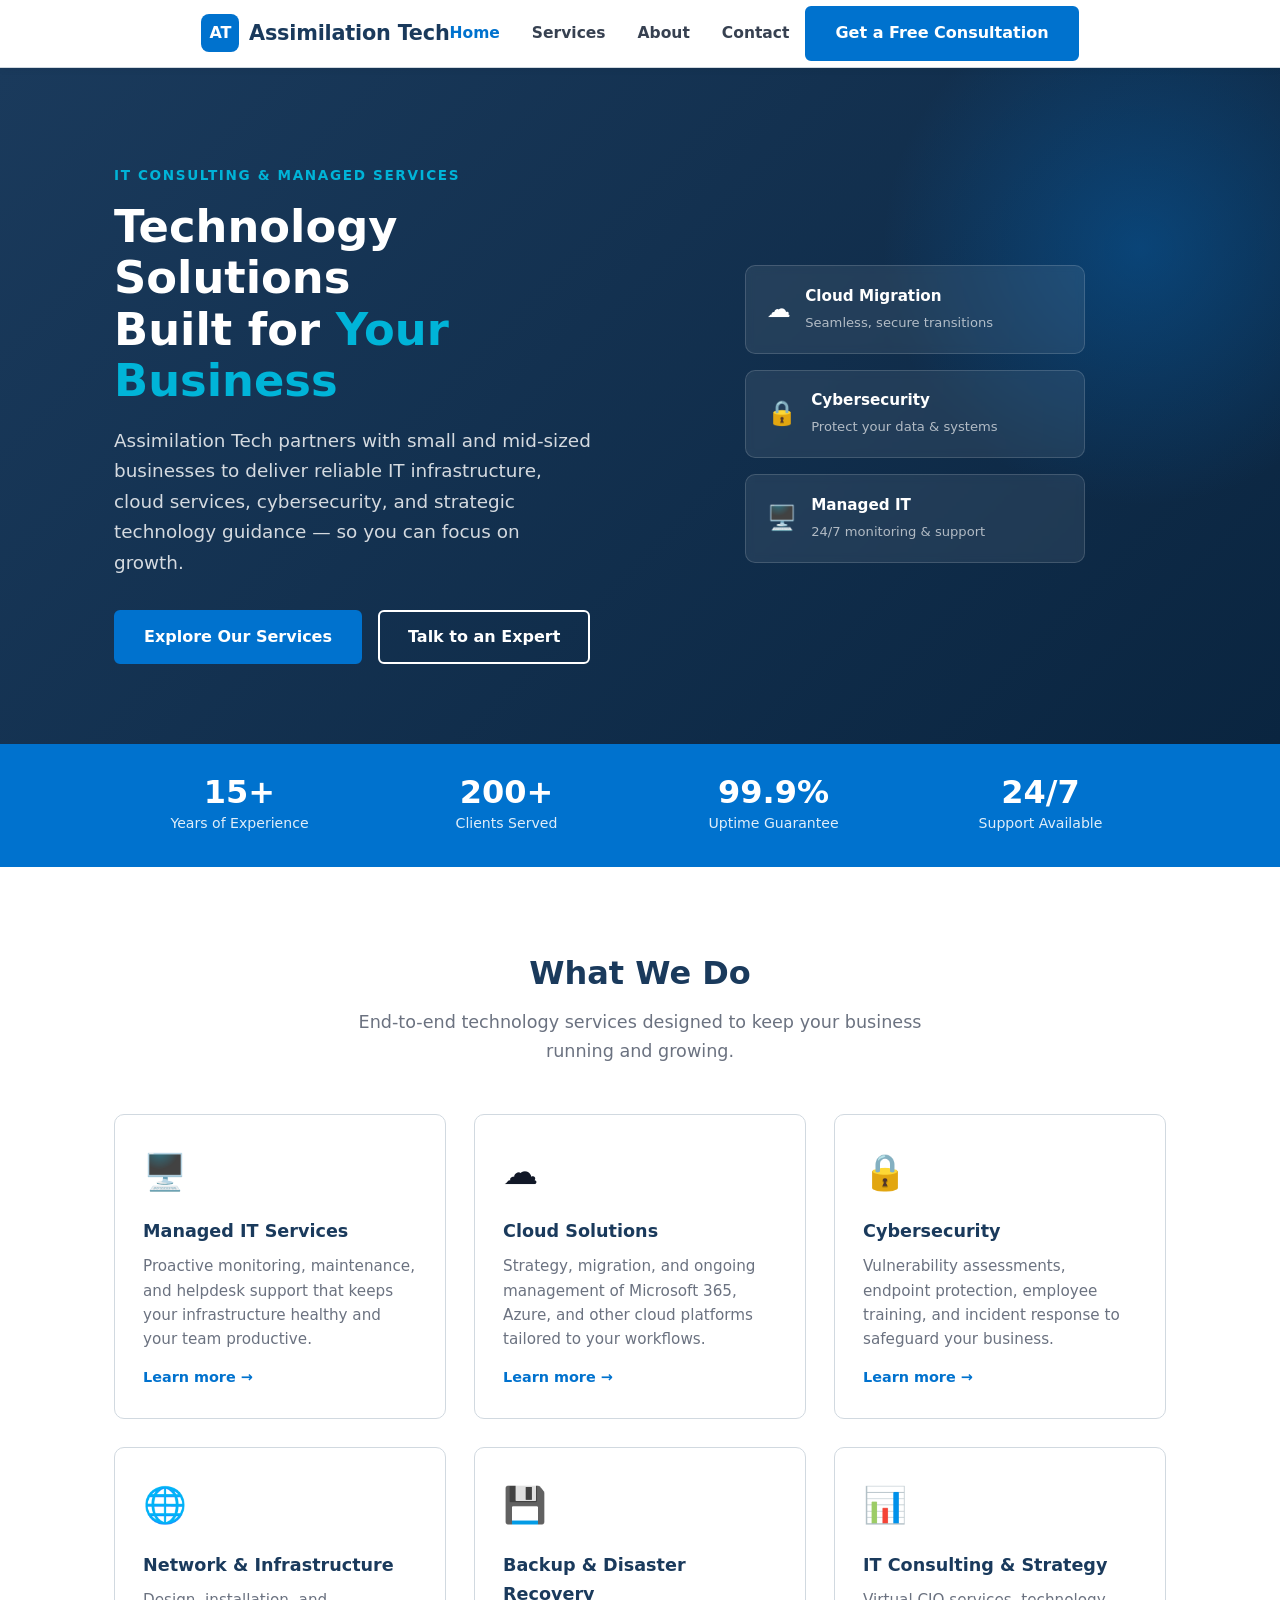
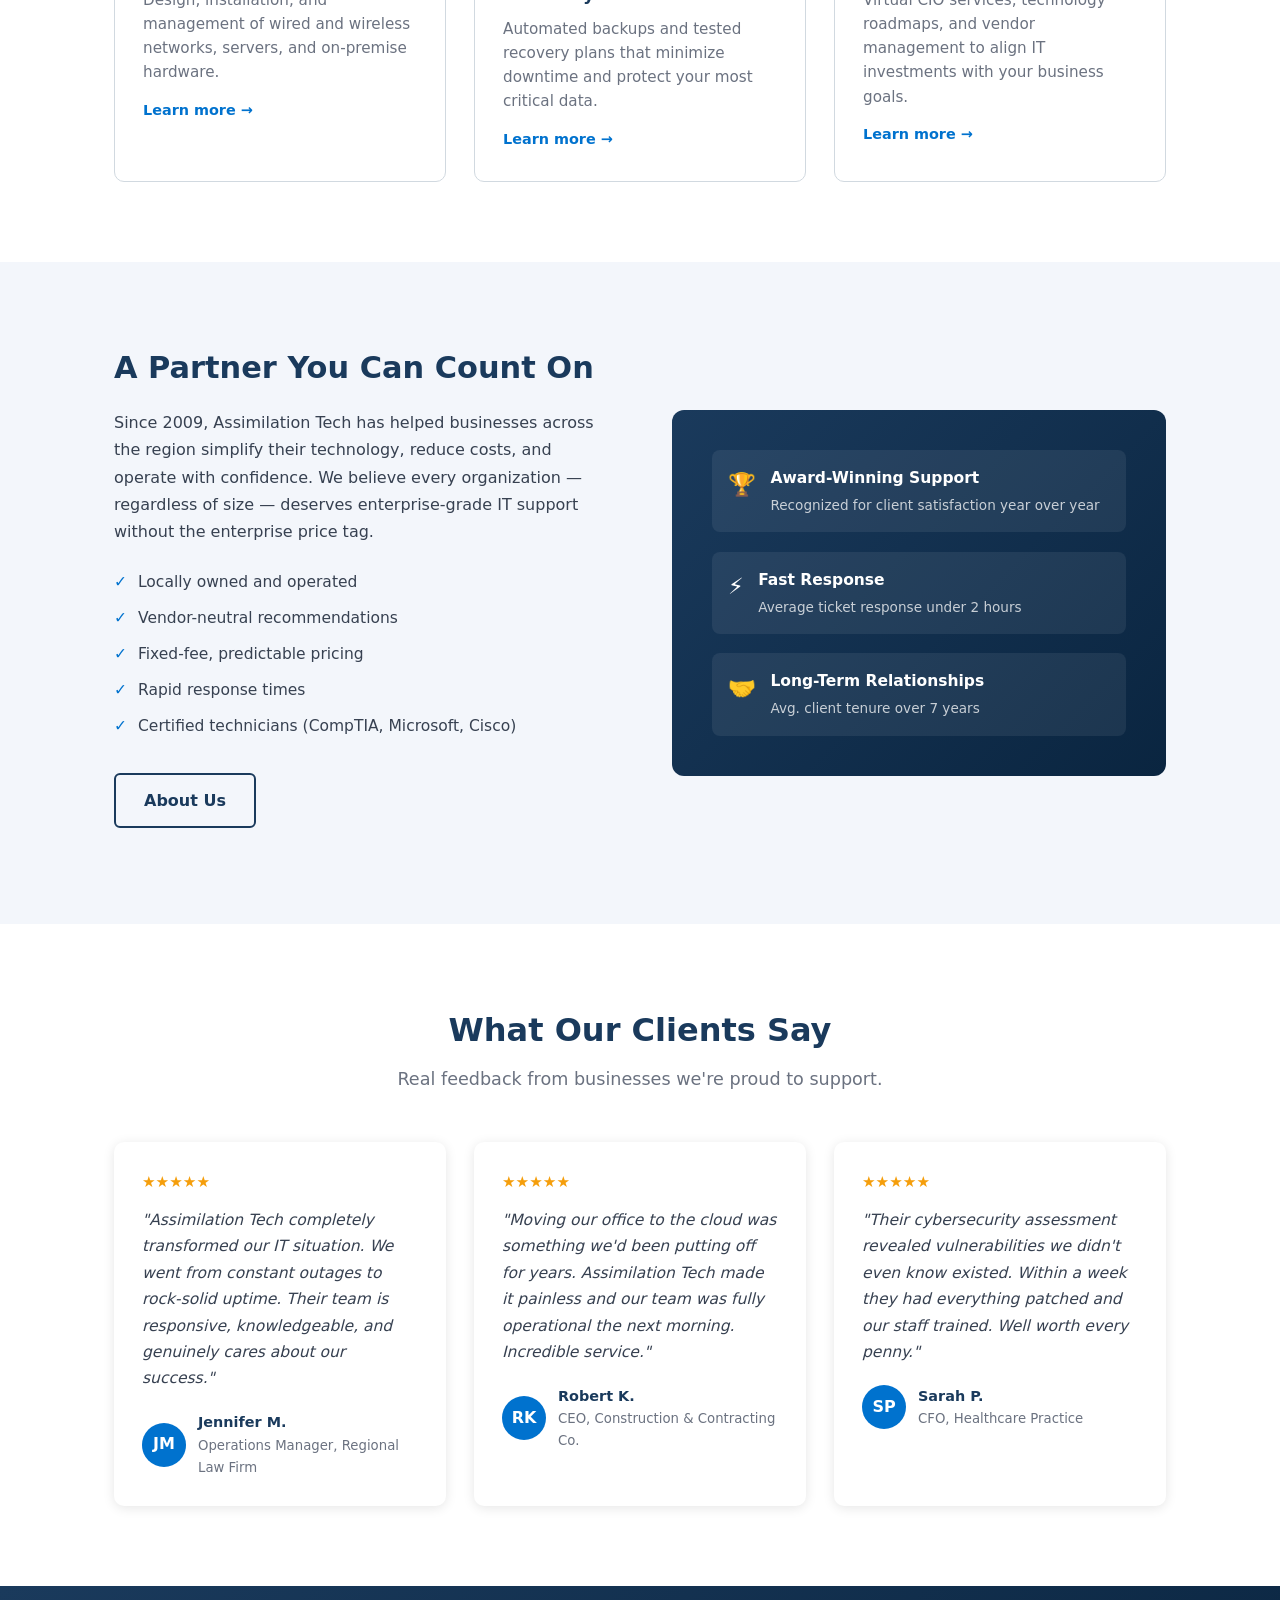
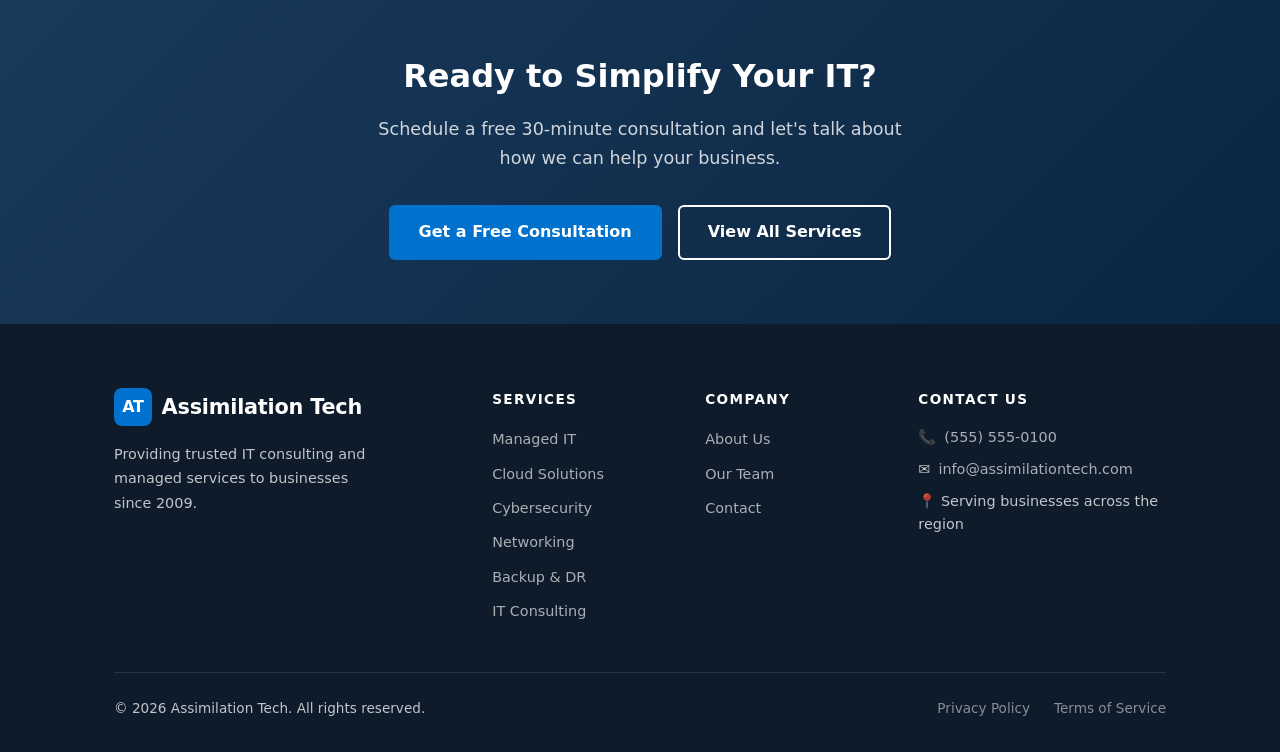
==== index.html @ 8ab8bf64 "Build static website mirroring assimilationtech.com Co-authored-by: assimilateDave <165820095+assimi" ====
<!DOCTYPE html>
<html lang="en">
<head>
  <meta charset="UTF-8" />
  <meta name="viewport" content="width=device-width, initial-scale=1.0" />
  <title>Assimilation Tech – IT Consulting &amp; Managed Services</title>
  <meta name="description" content="Assimilation Tech provides expert IT consulting, managed services, cloud solutions, and cybersecurity to help businesses thrive." />
  <link rel="stylesheet" href="assets/css/styles.css" />
  <link rel="icon" href="assets/images/favicon.svg" type="image/svg+xml" />
</head>
<body>

  <!-- ===== HEADER ===== -->
  <header class="site-header">
    <div class="container">
      <nav class="nav" aria-label="Main navigation">
        <a href="index.html" class="nav__logo">
          <span class="nav__logo-icon" aria-hidden="true">AT</span>
          Assimilation Tech
        </a>
        <ul class="nav__links">
          <li><a href="index.html">Home</a></li>
          <li><a href="services.html">Services</a></li>
          <li><a href="about.html">About</a></li>
          <li><a href="contact.html">Contact</a></li>
        </ul>
        <a href="contact.html" class="btn btn--primary nav__cta">Get a Free Consultation</a>
        <button class="nav__toggle" aria-label="Toggle menu" aria-expanded="false">
          <span></span><span></span><span></span>
        </button>
      </nav>
    </div>
  </header>

  <!-- ===== HERO ===== -->
  <section class="hero">
    <div class="container">
      <div class="hero__content">
        <p class="hero__eyebrow">IT Consulting &amp; Managed Services</p>
        <h1 class="hero__title">
          Technology Solutions<br>Built for <span>Your Business</span>
        </h1>
        <p class="hero__desc">
          Assimilation Tech partners with small and mid-sized businesses to deliver
          reliable IT infrastructure, cloud services, cybersecurity, and strategic
          technology guidance — so you can focus on growth.
        </p>
        <div class="hero__actions">
          <a href="services.html" class="btn btn--primary">Explore Our Services</a>
          <a href="contact.html" class="btn btn--outline">Talk to an Expert</a>
        </div>
      </div>
      <div class="hero__graphic" aria-hidden="true">
        <div class="hero__card-stack">
          <div class="hero__card">
            <span class="hero__card-icon">☁️</span>
            <div class="hero__card-text">
              <strong>Cloud Migration</strong>
              <span>Seamless, secure transitions</span>
            </div>
          </div>
          <div class="hero__card">
            <span class="hero__card-icon">🔒</span>
            <div class="hero__card-text">
              <strong>Cybersecurity</strong>
              <span>Protect your data &amp; systems</span>
            </div>
          </div>
          <div class="hero__card">
            <span class="hero__card-icon">🖥️</span>
            <div class="hero__card-text">
              <strong>Managed IT</strong>
              <span>24/7 monitoring &amp; support</span>
            </div>
          </div>
        </div>
      </div>
    </div>
  </section>

  <!-- ===== STATS BAR ===== -->
  <div class="stats-bar" aria-label="Company statistics">
    <div class="container">
      <div class="stats-bar__grid">
        <div class="stats-bar__item">
          <strong>15+</strong>
          <span>Years of Experience</span>
        </div>
        <div class="stats-bar__item">
          <strong>200+</strong>
          <span>Clients Served</span>
        </div>
        <div class="stats-bar__item">
          <strong>99.9%</strong>
          <span>Uptime Guarantee</span>
        </div>
        <div class="stats-bar__item">
          <strong>24/7</strong>
          <span>Support Available</span>
        </div>
      </div>
    </div>
  </div>

  <!-- ===== SERVICES PREVIEW ===== -->
  <section class="section">
    <div class="container">
      <div class="section__header">
        <h2>What We Do</h2>
        <p>End-to-end technology services designed to keep your business running and growing.</p>
      </div>
      <div class="services-grid">
        <div class="service-card">
          <div class="service-card__icon" aria-hidden="true">🖥️</div>
          <h3 class="service-card__title">Managed IT Services</h3>
          <p class="service-card__desc">
            Proactive monitoring, maintenance, and helpdesk support that keeps your
            infrastructure healthy and your team productive.
          </p>
          <a href="services.html#managed-it" class="service-card__link">Learn more →</a>
        </div>
        <div class="service-card">
          <div class="service-card__icon" aria-hidden="true">☁️</div>
          <h3 class="service-card__title">Cloud Solutions</h3>
          <p class="service-card__desc">
            Strategy, migration, and ongoing management of Microsoft 365, Azure,
            and other cloud platforms tailored to your workflows.
          </p>
          <a href="services.html#cloud" class="service-card__link">Learn more →</a>
        </div>
        <div class="service-card">
          <div class="service-card__icon" aria-hidden="true">🔒</div>
          <h3 class="service-card__title">Cybersecurity</h3>
          <p class="service-card__desc">
            Vulnerability assessments, endpoint protection, employee training, and
            incident response to safeguard your business.
          </p>
          <a href="services.html#security" class="service-card__link">Learn more →</a>
        </div>
        <div class="service-card">
          <div class="service-card__icon" aria-hidden="true">🌐</div>
          <h3 class="service-card__title">Network &amp; Infrastructure</h3>
          <p class="service-card__desc">
            Design, installation, and management of wired and wireless networks,
            servers, and on-premise hardware.
          </p>
          <a href="services.html#network" class="service-card__link">Learn more →</a>
        </div>
        <div class="service-card">
          <div class="service-card__icon" aria-hidden="true">💾</div>
          <h3 class="service-card__title">Backup &amp; Disaster Recovery</h3>
          <p class="service-card__desc">
            Automated backups and tested recovery plans that minimize downtime and
            protect your most critical data.
          </p>
          <a href="services.html#backup" class="service-card__link">Learn more →</a>
        </div>
        <div class="service-card">
          <div class="service-card__icon" aria-hidden="true">📊</div>
          <h3 class="service-card__title">IT Consulting &amp; Strategy</h3>
          <p class="service-card__desc">
            Virtual CIO services, technology roadmaps, and vendor management to
            align IT investments with your business goals.
          </p>
          <a href="services.html#consulting" class="service-card__link">Learn more →</a>
        </div>
      </div>
    </div>
  </section>

  <!-- ===== ABOUT SNIPPET ===== -->
  <section class="section section--light">
    <div class="container">
      <div class="about-snippet">
        <div class="about-snippet__text">
          <h2 class="about-snippet__title">A Partner You Can Count On</h2>
          <p class="about-snippet__text">
            Since 2009, Assimilation Tech has helped businesses across the region
            simplify their technology, reduce costs, and operate with confidence.
            We believe every organization — regardless of size — deserves enterprise-grade
            IT support without the enterprise price tag.
          </p>
          <ul class="about-snippet__list">
            <li>Locally owned and operated</li>
            <li>Vendor-neutral recommendations</li>
            <li>Fixed-fee, predictable pricing</li>
            <li>Rapid response times</li>
            <li>Certified technicians (CompTIA, Microsoft, Cisco)</li>
          </ul>
          <a href="about.html" class="btn btn--dark-outline">About Us</a>
        </div>
        <div class="about-snippet__visual" aria-hidden="true">
          <div class="about-visual-item">
            <span class="about-visual-item__icon">🏆</span>
            <div>
              <div class="about-visual-item__title">Award-Winning Support</div>
              <div class="about-visual-item__desc">Recognized for client satisfaction year over year</div>
            </div>
          </div>
          <div class="about-visual-item">
            <span class="about-visual-item__icon">⚡</span>
            <div>
              <div class="about-visual-item__title">Fast Response</div>
              <div class="about-visual-item__desc">Average ticket response under 2 hours</div>
            </div>
          </div>
          <div class="about-visual-item">
            <span class="about-visual-item__icon">🤝</span>
            <div>
              <div class="about-visual-item__title">Long-Term Relationships</div>
              <div class="about-visual-item__desc">Avg. client tenure over 7 years</div>
            </div>
          </div>
        </div>
      </div>
    </div>
  </section>

  <!-- ===== TESTIMONIALS ===== -->
  <section class="section">
    <div class="container">
      <div class="section__header">
        <h2>What Our Clients Say</h2>
        <p>Real feedback from businesses we're proud to support.</p>
      </div>
      <div class="testimonials-grid">
        <div class="testimonial">
          <div class="testimonial__stars" aria-label="5 out of 5 stars">★★★★★</div>
          <p class="testimonial__quote">
            "Assimilation Tech completely transformed our IT situation. We went from
            constant outages to rock-solid uptime. Their team is responsive,
            knowledgeable, and genuinely cares about our success."
          </p>
          <div class="testimonial__author">
            <div class="testimonial__avatar" aria-hidden="true">JM</div>
            <div>
              <div class="testimonial__name">Jennifer M.</div>
              <div class="testimonial__role">Operations Manager, Regional Law Firm</div>
            </div>
          </div>
        </div>
        <div class="testimonial">
          <div class="testimonial__stars" aria-label="5 out of 5 stars">★★★★★</div>
          <p class="testimonial__quote">
            "Moving our office to the cloud was something we'd been putting off for
            years. Assimilation Tech made it painless and our team was fully
            operational the next morning. Incredible service."
          </p>
          <div class="testimonial__author">
            <div class="testimonial__avatar" aria-hidden="true">RK</div>
            <div>
              <div class="testimonial__name">Robert K.</div>
              <div class="testimonial__role">CEO, Construction &amp; Contracting Co.</div>
            </div>
          </div>
        </div>
        <div class="testimonial">
          <div class="testimonial__stars" aria-label="5 out of 5 stars">★★★★★</div>
          <p class="testimonial__quote">
            "Their cybersecurity assessment revealed vulnerabilities we didn't even
            know existed. Within a week they had everything patched and our staff
            trained. Well worth every penny."
          </p>
          <div class="testimonial__author">
            <div class="testimonial__avatar" aria-hidden="true">SP</div>
            <div>
              <div class="testimonial__name">Sarah P.</div>
              <div class="testimonial__role">CFO, Healthcare Practice</div>
            </div>
          </div>
        </div>
      </div>
    </div>
  </section>

  <!-- ===== CTA BANNER ===== -->
  <section class="cta-banner">
    <div class="container">
      <h2>Ready to Simplify Your IT?</h2>
      <p>Schedule a free 30-minute consultation and let's talk about how we can help your business.</p>
      <div class="cta-banner__actions">
        <a href="contact.html" class="btn btn--primary">Get a Free Consultation</a>
        <a href="services.html" class="btn btn--outline">View All Services</a>
      </div>
    </div>
  </section>

  <!-- ===== FOOTER ===== -->
  <footer class="site-footer">
    <div class="container">
      <div class="footer__grid">
        <div class="footer__brand">
          <a href="index.html" class="nav__logo">
            <span class="nav__logo-icon" aria-hidden="true">AT</span>
            Assimilation Tech
          </a>
          <p>Providing trusted IT consulting and managed services to businesses since 2009.</p>
        </div>
        <div class="footer__col">
          <h4>Services</h4>
          <ul>
            <li><a href="services.html#managed-it">Managed IT</a></li>
            <li><a href="services.html#cloud">Cloud Solutions</a></li>
            <li><a href="services.html#security">Cybersecurity</a></li>
            <li><a href="services.html#network">Networking</a></li>
            <li><a href="services.html#backup">Backup &amp; DR</a></li>
            <li><a href="services.html#consulting">IT Consulting</a></li>
          </ul>
        </div>
        <div class="footer__col">
          <h4>Company</h4>
          <ul>
            <li><a href="about.html">About Us</a></li>
            <li><a href="about.html#team">Our Team</a></li>
            <li><a href="contact.html">Contact</a></li>
          </ul>
        </div>
        <div class="footer__col footer__contact">
          <h4>Contact Us</h4>
          <p>📞 <a href="tel:+15555550100">(555) 555-0100</a></p>
          <p>✉️ <a href="mailto:info@assimilationtech.com">info@assimilationtech.com</a></p>
          <p>📍 Serving businesses across the region</p>
        </div>
      </div>
      <div class="footer__bottom">
        <span>© <span id="year"></span> Assimilation Tech. All rights reserved.</span>
        <ul class="footer__bottom-links">
          <li><a href="#">Privacy Policy</a></li>
          <li><a href="#">Terms of Service</a></li>
        </ul>
      </div>
    </div>
  </footer>

  <script>document.getElementById('year').textContent = new Date().getFullYear();</script>
  <script src="assets/js/main.js"></script>
</body>
</html>
---- assets/css/styles.css ----
/* ===========================
   Assimilation Tech - Styles
   =========================== */

/* --- Reset & Base --- */
*, *::before, *::after {
  box-sizing: border-box;
  margin: 0;
  padding: 0;
}

:root {
  --color-primary:    #1a3a5c;
  --color-accent:     #0072ce;
  --color-accent-alt: #00b4d8;
  --color-dark:       #111827;
  --color-mid:        #374151;
  --color-muted:      #6b7280;
  --color-light:      #f3f6fb;
  --color-white:      #ffffff;
  --color-border:     #d1d9e0;

  --font-sans: 'Segoe UI', system-ui, -apple-system, sans-serif;
  --font-mono: 'Courier New', monospace;

  --max-width: 1100px;
  --header-height: 68px;
  --radius: 6px;
  --shadow: 0 2px 12px rgba(0,0,0,.10);
  --transition: 0.22s ease;
}

html { scroll-behavior: smooth; }

body {
  font-family: var(--font-sans);
  color: var(--color-dark);
  background: var(--color-white);
  line-height: 1.65;
  font-size: 1rem;
}

a { color: var(--color-accent); text-decoration: none; }
a:hover { text-decoration: underline; }

img { max-width: 100%; height: auto; display: block; }

/* --- Layout helpers --- */
.container {
  max-width: var(--max-width);
  margin: 0 auto;
  padding: 0 1.5rem;
}

.section {
  padding: 5rem 0;
}

.section--light { background: var(--color-light); }

.section__header {
  text-align: center;
  margin-bottom: 3rem;
}

.section__header h2 {
  font-size: 2rem;
  font-weight: 700;
  color: var(--color-primary);
  margin-bottom: .5rem;
}

.section__header p {
  font-size: 1.1rem;
  color: var(--color-muted);
  max-width: 600px;
  margin: 0 auto;
}

/* --- Buttons --- */
.btn {
  display: inline-block;
  padding: .75rem 1.75rem;
  border-radius: var(--radius);
  font-size: 1rem;
  font-weight: 600;
  cursor: pointer;
  border: 2px solid transparent;
  transition: background var(--transition), color var(--transition), border-color var(--transition);
}

.btn--primary {
  background: var(--color-accent);
  color: var(--color-white);
  border-color: var(--color-accent);
}

.btn--primary:hover {
  background: #005faa;
  border-color: #005faa;
  text-decoration: none;
  color: var(--color-white);
}

.btn--outline {
  background: transparent;
  color: var(--color-white);
  border-color: var(--color-white);
}

.btn--outline:hover {
  background: var(--color-white);
  color: var(--color-accent);
  text-decoration: none;
}

.btn--dark-outline {
  background: transparent;
  color: var(--color-primary);
  border-color: var(--color-primary);
}

.btn--dark-outline:hover {
  background: var(--color-primary);
  color: var(--color-white);
  text-decoration: none;
}

/* ===========================
   HEADER / NAV
   =========================== */
.site-header {
  position: sticky;
  top: 0;
  z-index: 100;
  background: var(--color-white);
  border-bottom: 1px solid var(--color-border);
  box-shadow: 0 1px 8px rgba(0,0,0,.06);
  height: var(--header-height);
  display: flex;
  align-items: center;
}

.nav {
  display: flex;
  align-items: center;
  justify-content: space-between;
  width: 100%;
}

.nav__logo {
  display: flex;
  align-items: center;
  gap: .6rem;
  font-size: 1.3rem;
  font-weight: 800;
  color: var(--color-primary);
  letter-spacing: -.01em;
}

.nav__logo:hover { text-decoration: none; }

.nav__logo-icon {
  width: 38px;
  height: 38px;
  background: var(--color-accent);
  border-radius: 8px;
  display: flex;
  align-items: center;
  justify-content: center;
  color: #fff;
  font-size: 1rem;
  font-weight: 900;
  flex-shrink: 0;
}

.nav__links {
  display: flex;
  align-items: center;
  gap: 2rem;
  list-style: none;
}

.nav__links a {
  font-size: .97rem;
  font-weight: 600;
  color: var(--color-mid);
  transition: color var(--transition);
}

.nav__links a:hover,
.nav__links a.active {
  color: var(--color-accent);
  text-decoration: none;
}

.nav__cta {
  margin-left: 1rem;
}

/* Hamburger */
.nav__toggle {
  display: none;
  flex-direction: column;
  gap: 5px;
  background: none;
  border: none;
  cursor: pointer;
  padding: 4px;
}

.nav__toggle span {
  display: block;
  width: 24px;
  height: 2px;
  background: var(--color-primary);
  border-radius: 2px;
  transition: transform var(--transition), opacity var(--transition);
}

.nav__toggle[aria-expanded="true"] span:nth-child(1) {
  transform: translateY(7px) rotate(45deg);
}
.nav__toggle[aria-expanded="true"] span:nth-child(2) {
  opacity: 0;
}
.nav__toggle[aria-expanded="true"] span:nth-child(3) {
  transform: translateY(-7px) rotate(-45deg);
}

/* ===========================
   HERO
   =========================== */
.hero {
  background: linear-gradient(135deg, var(--color-primary) 0%, #0a2540 100%);
  color: var(--color-white);
  padding: 6rem 0 5rem;
  position: relative;
  overflow: hidden;
}

.hero::after {
  content: '';
  position: absolute;
  right: -120px;
  top: -80px;
  width: 520px;
  height: 520px;
  background: radial-gradient(circle, rgba(0,114,206,.35) 0%, transparent 70%);
  pointer-events: none;
}

.hero .container {
  position: relative;
  z-index: 1;
  display: grid;
  grid-template-columns: 1fr 1fr;
  gap: 3rem;
  align-items: center;
}

.hero__eyebrow {
  font-size: .85rem;
  font-weight: 700;
  letter-spacing: .12em;
  text-transform: uppercase;
  color: var(--color-accent-alt);
  margin-bottom: .9rem;
}

.hero__title {
  font-size: 2.8rem;
  font-weight: 800;
  line-height: 1.15;
  margin-bottom: 1.2rem;
}

.hero__title span { color: var(--color-accent-alt); }

.hero__desc {
  font-size: 1.15rem;
  color: rgba(255,255,255,.82);
  margin-bottom: 2rem;
  max-width: 480px;
}

.hero__actions {
  display: flex;
  gap: 1rem;
  flex-wrap: wrap;
}

.hero__graphic {
  display: flex;
  justify-content: center;
  align-items: center;
}

.hero__card-stack {
  display: grid;
  gap: 1rem;
  width: 100%;
  max-width: 340px;
}

.hero__card {
  background: rgba(255,255,255,.08);
  border: 1px solid rgba(255,255,255,.15);
  border-radius: 10px;
  padding: 1.1rem 1.3rem;
  display: flex;
  align-items: center;
  gap: .9rem;
  backdrop-filter: blur(4px);
}

.hero__card-icon {
  font-size: 1.5rem;
  flex-shrink: 0;
}

.hero__card-text strong {
  display: block;
  font-size: .95rem;
  font-weight: 700;
}

.hero__card-text span {
  font-size: .82rem;
  color: rgba(255,255,255,.65);
}

/* ===========================
   STATS BAR
   =========================== */
.stats-bar {
  background: var(--color-accent);
  padding: 2rem 0;
}

.stats-bar__grid {
  display: grid;
  grid-template-columns: repeat(4, 1fr);
  gap: 1rem;
  text-align: center;
}

.stats-bar__item {
  color: var(--color-white);
}

.stats-bar__item strong {
  display: block;
  font-size: 2rem;
  font-weight: 800;
  line-height: 1;
}

.stats-bar__item span {
  font-size: .88rem;
  opacity: .88;
  margin-top: .25rem;
  display: block;
}

/* ===========================
   SERVICES (home preview)
   =========================== */
.services-grid {
  display: grid;
  grid-template-columns: repeat(3, 1fr);
  gap: 1.75rem;
}

.service-card {
  border: 1px solid var(--color-border);
  border-radius: 10px;
  padding: 1.75rem;
  background: var(--color-white);
  transition: box-shadow var(--transition), transform var(--transition);
}

.service-card:hover {
  box-shadow: var(--shadow);
  transform: translateY(-3px);
}

.service-card__icon {
  font-size: 2.2rem;
  margin-bottom: 1rem;
}

.service-card__title {
  font-size: 1.1rem;
  font-weight: 700;
  color: var(--color-primary);
  margin-bottom: .5rem;
}

.service-card__desc {
  font-size: .95rem;
  color: var(--color-muted);
  line-height: 1.6;
}

.service-card__link {
  display: inline-block;
  margin-top: .9rem;
  font-size: .9rem;
  font-weight: 600;
  color: var(--color-accent);
}

/* ===========================
   ABOUT SNIPPET (home)
   =========================== */
.about-snippet {
  display: grid;
  grid-template-columns: 1fr 1fr;
  gap: 4rem;
  align-items: center;
}

.about-snippet__title {
  font-size: 1.9rem;
  font-weight: 700;
  color: var(--color-primary);
  margin-bottom: 1rem;
}

.about-snippet__text {
  color: var(--color-mid);
  margin-bottom: 1rem;
  line-height: 1.7;
}

.about-snippet__list {
  list-style: none;
  margin: 1.2rem 0 1.8rem;
}

.about-snippet__list li {
  padding: .3rem 0;
  padding-left: 1.5rem;
  position: relative;
  color: var(--color-mid);
  font-size: .97rem;
}

.about-snippet__list li::before {
  content: '✓';
  position: absolute;
  left: 0;
  color: var(--color-accent);
  font-weight: 700;
}

.about-snippet__visual {
  background: linear-gradient(135deg, var(--color-primary), #0a2540);
  border-radius: 12px;
  padding: 2.5rem;
  color: var(--color-white);
  display: flex;
  flex-direction: column;
  gap: 1.2rem;
}

.about-visual-item {
  display: flex;
  align-items: flex-start;
  gap: .9rem;
  background: rgba(255,255,255,.07);
  border-radius: 8px;
  padding: 1rem;
}

.about-visual-item__icon {
  font-size: 1.4rem;
  flex-shrink: 0;
}

.about-visual-item__title {
  font-weight: 700;
  font-size: .97rem;
}

.about-visual-item__desc {
  font-size: .85rem;
  opacity: .75;
  margin-top: .15rem;
}

/* ===========================
   TESTIMONIALS
   =========================== */
.testimonials-grid {
  display: grid;
  grid-template-columns: repeat(3, 1fr);
  gap: 1.75rem;
}

.testimonial {
  background: var(--color-white);
  border-radius: 10px;
  padding: 1.75rem;
  box-shadow: var(--shadow);
}

.testimonial__stars {
  color: #f59e0b;
  font-size: .95rem;
  margin-bottom: .75rem;
}

.testimonial__quote {
  font-size: .97rem;
  color: var(--color-mid);
  font-style: italic;
  line-height: 1.7;
  margin-bottom: 1.2rem;
}

.testimonial__author {
  display: flex;
  align-items: center;
  gap: .75rem;
}

.testimonial__avatar {
  width: 44px;
  height: 44px;
  border-radius: 50%;
  background: var(--color-accent);
  display: flex;
  align-items: center;
  justify-content: center;
  color: #fff;
  font-weight: 700;
  font-size: 1rem;
  flex-shrink: 0;
}

.testimonial__name {
  font-weight: 700;
  font-size: .9rem;
  color: var(--color-primary);
}

.testimonial__role {
  font-size: .83rem;
  color: var(--color-muted);
}

/* ===========================
   CTA BANNER
   =========================== */
.cta-banner {
  background: linear-gradient(135deg, var(--color-primary), #0a2540);
  color: var(--color-white);
  text-align: center;
  padding: 4rem 0;
}

.cta-banner h2 {
  font-size: 2rem;
  font-weight: 800;
  margin-bottom: .75rem;
}

.cta-banner p {
  font-size: 1.1rem;
  color: rgba(255,255,255,.80);
  margin-bottom: 2rem;
  max-width: 540px;
  margin-left: auto;
  margin-right: auto;
}

.cta-banner__actions {
  display: flex;
  gap: 1rem;
  justify-content: center;
  flex-wrap: wrap;
}

/* ===========================
   FOOTER
   =========================== */
.site-footer {
  background: #0d1b2a;
  color: rgba(255,255,255,.75);
  padding: 4rem 0 2rem;
}

.footer__grid {
  display: grid;
  grid-template-columns: 2fr 1fr 1fr 1.5fr;
  gap: 3rem;
  margin-bottom: 3rem;
}

.footer__brand .nav__logo {
  color: var(--color-white);
  margin-bottom: 1rem;
}

.footer__brand p {
  font-size: .9rem;
  line-height: 1.7;
  max-width: 260px;
}

.footer__col h4 {
  font-size: .85rem;
  font-weight: 700;
  text-transform: uppercase;
  letter-spacing: .1em;
  color: var(--color-white);
  margin-bottom: 1rem;
}

.footer__col ul {
  list-style: none;
  display: flex;
  flex-direction: column;
  gap: .5rem;
}

.footer__col a {
  font-size: .9rem;
  color: rgba(255,255,255,.65);
  transition: color var(--transition);
}

.footer__col a:hover {
  color: var(--color-accent-alt);
  text-decoration: none;
}

.footer__contact p {
  font-size: .9rem;
  margin-bottom: .5rem;
  display: flex;
  align-items: flex-start;
  gap: .5rem;
}

.footer__bottom {
  border-top: 1px solid rgba(255,255,255,.1);
  padding-top: 1.5rem;
  display: flex;
  justify-content: space-between;
  align-items: center;
  font-size: .85rem;
  gap: 1rem;
  flex-wrap: wrap;
}

.footer__bottom-links {
  display: flex;
  gap: 1.5rem;
  list-style: none;
}

.footer__bottom-links a {
  color: rgba(255,255,255,.5);
}

.footer__bottom-links a:hover { color: var(--color-accent-alt); }

/* ===========================
   PAGE HERO (inner pages)
   =========================== */
.page-hero {
  background: linear-gradient(135deg, var(--color-primary), #0a2540);
  color: var(--color-white);
  padding: 4rem 0 3.5rem;
  text-align: center;
}

.page-hero__eyebrow {
  font-size: .82rem;
  text-transform: uppercase;
  letter-spacing: .14em;
  color: var(--color-accent-alt);
  font-weight: 700;
  margin-bottom: .7rem;
}

.page-hero__title {
  font-size: 2.4rem;
  font-weight: 800;
  margin-bottom: .75rem;
}

.page-hero__desc {
  font-size: 1.1rem;
  color: rgba(255,255,255,.80);
  max-width: 540px;
  margin: 0 auto;
}

/* ===========================
   ABOUT PAGE
   =========================== */
.mission-grid {
  display: grid;
  grid-template-columns: 1fr 1fr;
  gap: 4rem;
  align-items: center;
}

.mission__text h2 {
  font-size: 1.8rem;
  font-weight: 700;
  color: var(--color-primary);
  margin-bottom: 1rem;
}

.mission__text p {
  color: var(--color-mid);
  line-height: 1.75;
  margin-bottom: 1rem;
}

.values-grid {
  display: grid;
  grid-template-columns: repeat(2, 1fr);
  gap: 1.25rem;
}

.value-card {
  background: var(--color-light);
  border-radius: 10px;
  padding: 1.4rem;
  border-left: 4px solid var(--color-accent);
}

.value-card h4 {
  font-weight: 700;
  color: var(--color-primary);
  margin-bottom: .4rem;
  font-size: 1rem;
}

.value-card p {
  font-size: .9rem;
  color: var(--color-muted);
  line-height: 1.6;
}

.team-grid {
  display: grid;
  grid-template-columns: repeat(3, 1fr);
  gap: 1.75rem;
}

.team-card {
  text-align: center;
  border-radius: 10px;
  padding: 1.75rem 1.5rem;
  background: var(--color-white);
  border: 1px solid var(--color-border);
  transition: box-shadow var(--transition);
}

.team-card:hover { box-shadow: var(--shadow); }

.team-card__avatar {
  width: 72px;
  height: 72px;
  border-radius: 50%;
  background: var(--color-primary);
  color: #fff;
  display: flex;
  align-items: center;
  justify-content: center;
  font-size: 1.4rem;
  font-weight: 700;
  margin: 0 auto 1rem;
}

.team-card__name {
  font-weight: 700;
  font-size: 1.05rem;
  color: var(--color-primary);
  margin-bottom: .25rem;
}

.team-card__role {
  font-size: .88rem;
  color: var(--color-accent);
  font-weight: 600;
  margin-bottom: .6rem;
}

.team-card__bio {
  font-size: .88rem;
  color: var(--color-muted);
  line-height: 1.6;
}

/* ===========================
   SERVICES PAGE
   =========================== */
.services-list {
  display: flex;
  flex-direction: column;
  gap: 3.5rem;
}

.service-detail {
  display: grid;
  grid-template-columns: 1fr 1fr;
  gap: 3rem;
  align-items: center;
}

.service-detail:nth-child(even) .service-detail__content {
  order: 2;
}
.service-detail:nth-child(even) .service-detail__visual {
  order: 1;
}

.service-detail__eyebrow {
  font-size: .8rem;
  font-weight: 700;
  text-transform: uppercase;
  letter-spacing: .12em;
  color: var(--color-accent);
  margin-bottom: .6rem;
}

.service-detail__title {
  font-size: 1.7rem;
  font-weight: 700;
  color: var(--color-primary);
  margin-bottom: .9rem;
}

.service-detail__desc {
  color: var(--color-mid);
  line-height: 1.75;
  margin-bottom: 1rem;
}

.service-detail__list {
  list-style: none;
  display: flex;
  flex-direction: column;
  gap: .4rem;
  margin-bottom: 1.5rem;
}

.service-detail__list li {
  padding-left: 1.5rem;
  position: relative;
  font-size: .95rem;
  color: var(--color-mid);
}

.service-detail__list li::before {
  content: '▸';
  position: absolute;
  left: 0;
  color: var(--color-accent);
}

.service-detail__visual {
  background: linear-gradient(135deg, var(--color-light), #dce8f5);
  border-radius: 12px;
  padding: 2rem;
  min-height: 240px;
  display: flex;
  align-items: center;
  justify-content: center;
}

.service-detail__icon-big {
  font-size: 5rem;
  opacity: .65;
}

/* ===========================
   CONTACT PAGE
   =========================== */
.contact-layout {
  display: grid;
  grid-template-columns: 1fr 1.5fr;
  gap: 4rem;
  align-items: flex-start;
}

.contact-info h2 {
  font-size: 1.7rem;
  font-weight: 700;
  color: var(--color-primary);
  margin-bottom: .75rem;
}

.contact-info > p {
  color: var(--color-mid);
  line-height: 1.7;
  margin-bottom: 2rem;
}

.contact-detail {
  display: flex;
  gap: 1rem;
  margin-bottom: 1.4rem;
  align-items: flex-start;
}

.contact-detail__icon {
  width: 44px;
  height: 44px;
  background: var(--color-light);
  border-radius: 8px;
  display: flex;
  align-items: center;
  justify-content: center;
  font-size: 1.2rem;
  flex-shrink: 0;
}

.contact-detail__label {
  font-size: .82rem;
  font-weight: 700;
  text-transform: uppercase;
  letter-spacing: .08em;
  color: var(--color-muted);
  margin-bottom: .15rem;
}

.contact-detail__value {
  font-size: .97rem;
  color: var(--color-dark);
}

/* Contact form */
.contact-form-wrap {
  background: var(--color-white);
  border: 1px solid var(--color-border);
  border-radius: 12px;
  padding: 2.25rem;
  box-shadow: var(--shadow);
}

.contact-form-wrap h3 {
  font-size: 1.3rem;
  font-weight: 700;
  color: var(--color-primary);
  margin-bottom: 1.5rem;
}

.form__row {
  display: grid;
  grid-template-columns: 1fr 1fr;
  gap: 1rem;
}

.form__group {
  margin-bottom: 1.2rem;
}

.form__group label {
  display: block;
  font-size: .88rem;
  font-weight: 600;
  color: var(--color-mid);
  margin-bottom: .4rem;
}

.form__group input,
.form__group select,
.form__group textarea {
  width: 100%;
  padding: .7rem .9rem;
  border: 1px solid var(--color-border);
  border-radius: var(--radius);
  font-family: var(--font-sans);
  font-size: .97rem;
  color: var(--color-dark);
  background: var(--color-white);
  transition: border-color var(--transition), box-shadow var(--transition);
}

.form__group input:focus,
.form__group select:focus,
.form__group textarea:focus {
  outline: none;
  border-color: var(--color-accent);
  box-shadow: 0 0 0 3px rgba(0,114,206,.15);
}

.form__group textarea {
  resize: vertical;
  min-height: 120px;
}

.form__submit {
  width: 100%;
  padding: .85rem;
  font-size: 1rem;
}

/* Form error state */
.form__group--error input,
.form__group--error select,
.form__group--error textarea {
  border-color: #dc2626;
  box-shadow: 0 0 0 3px rgba(220,38,38,.15);
}

.form__group--error label {
  color: #dc2626;
}

/* Form success state */
.form-success {
  display: none;
  text-align: center;
  padding: 2rem;
}

.form-success__icon { font-size: 2.5rem; margin-bottom: .75rem; }
.form-success__title {
  font-size: 1.2rem;
  font-weight: 700;
  color: var(--color-primary);
  margin-bottom: .5rem;
}
.form-success__msg { color: var(--color-muted); }

/* ===========================
   SCROLL REVEAL
   =========================== */
.reveal {
  opacity: 0;
  transform: translateY(20px);
  transition: opacity 0.45s ease, transform 0.45s ease;
}

.reveal.revealed {
  opacity: 1;
  transform: none;
}

/* ===========================
   RESPONSIVE
   =========================== */
@media (max-width: 900px) {
  .hero .container { grid-template-columns: 1fr; }
  .hero__graphic { display: none; }
  .hero__title { font-size: 2.2rem; }

  .stats-bar__grid { grid-template-columns: repeat(2, 1fr); }

  .services-grid { grid-template-columns: repeat(2, 1fr); }
  .testimonials-grid { grid-template-columns: 1fr 1fr; }

  .about-snippet { grid-template-columns: 1fr; gap: 2rem; }
  .about-snippet__visual { order: -1; }

  .mission-grid { grid-template-columns: 1fr; }
  .team-grid { grid-template-columns: repeat(2, 1fr); }

  .service-detail {
    grid-template-columns: 1fr;
  }
  .service-detail:nth-child(even) .service-detail__content { order: 0; }
  .service-detail:nth-child(even) .service-detail__visual { order: 0; }
  .service-detail__visual { min-height: 160px; }

  .contact-layout { grid-template-columns: 1fr; }

  .footer__grid { grid-template-columns: 1fr 1fr; gap: 2rem; }
}

@media (max-width: 640px) {
  :root { --header-height: 60px; }

  .nav__links,
  .nav__cta { display: none; }

  .nav__toggle { display: flex; }

  /* Mobile nav open */
  .nav__mobile-open .nav__links {
    display: flex;
    flex-direction: column;
    position: fixed;
    top: var(--header-height);
    left: 0;
    right: 0;
    background: var(--color-white);
    border-bottom: 1px solid var(--color-border);
    padding: 1.5rem;
    gap: 1.25rem;
    box-shadow: 0 4px 16px rgba(0,0,0,.1);
    z-index: 99;
  }

  .nav__mobile-open .nav__cta {
    display: block;
    padding: 0 1.5rem 1.5rem;
    position: fixed;
    top: calc(var(--header-height) + var(--mobile-nav-height, 240px));
    left: 0;
    right: 0;
    background: var(--color-white);
    border-bottom: 1px solid var(--color-border);
    box-shadow: 0 4px 16px rgba(0,0,0,.1);
    z-index: 99;
  }

  .hero { padding: 3.5rem 0 3rem; }
  .hero__title { font-size: 1.9rem; }
  .hero__actions { flex-direction: column; }

  .section { padding: 3.5rem 0; }

  .services-grid { grid-template-columns: 1fr; }
  .testimonials-grid { grid-template-columns: 1fr; }

  .team-grid { grid-template-columns: 1fr; }
  .values-grid { grid-template-columns: 1fr; }

  .form__row { grid-template-columns: 1fr; }

  .footer__grid { grid-template-columns: 1fr; }

  .footer__bottom { flex-direction: column; text-align: center; }

  .page-hero__title { font-size: 1.9rem; }
}
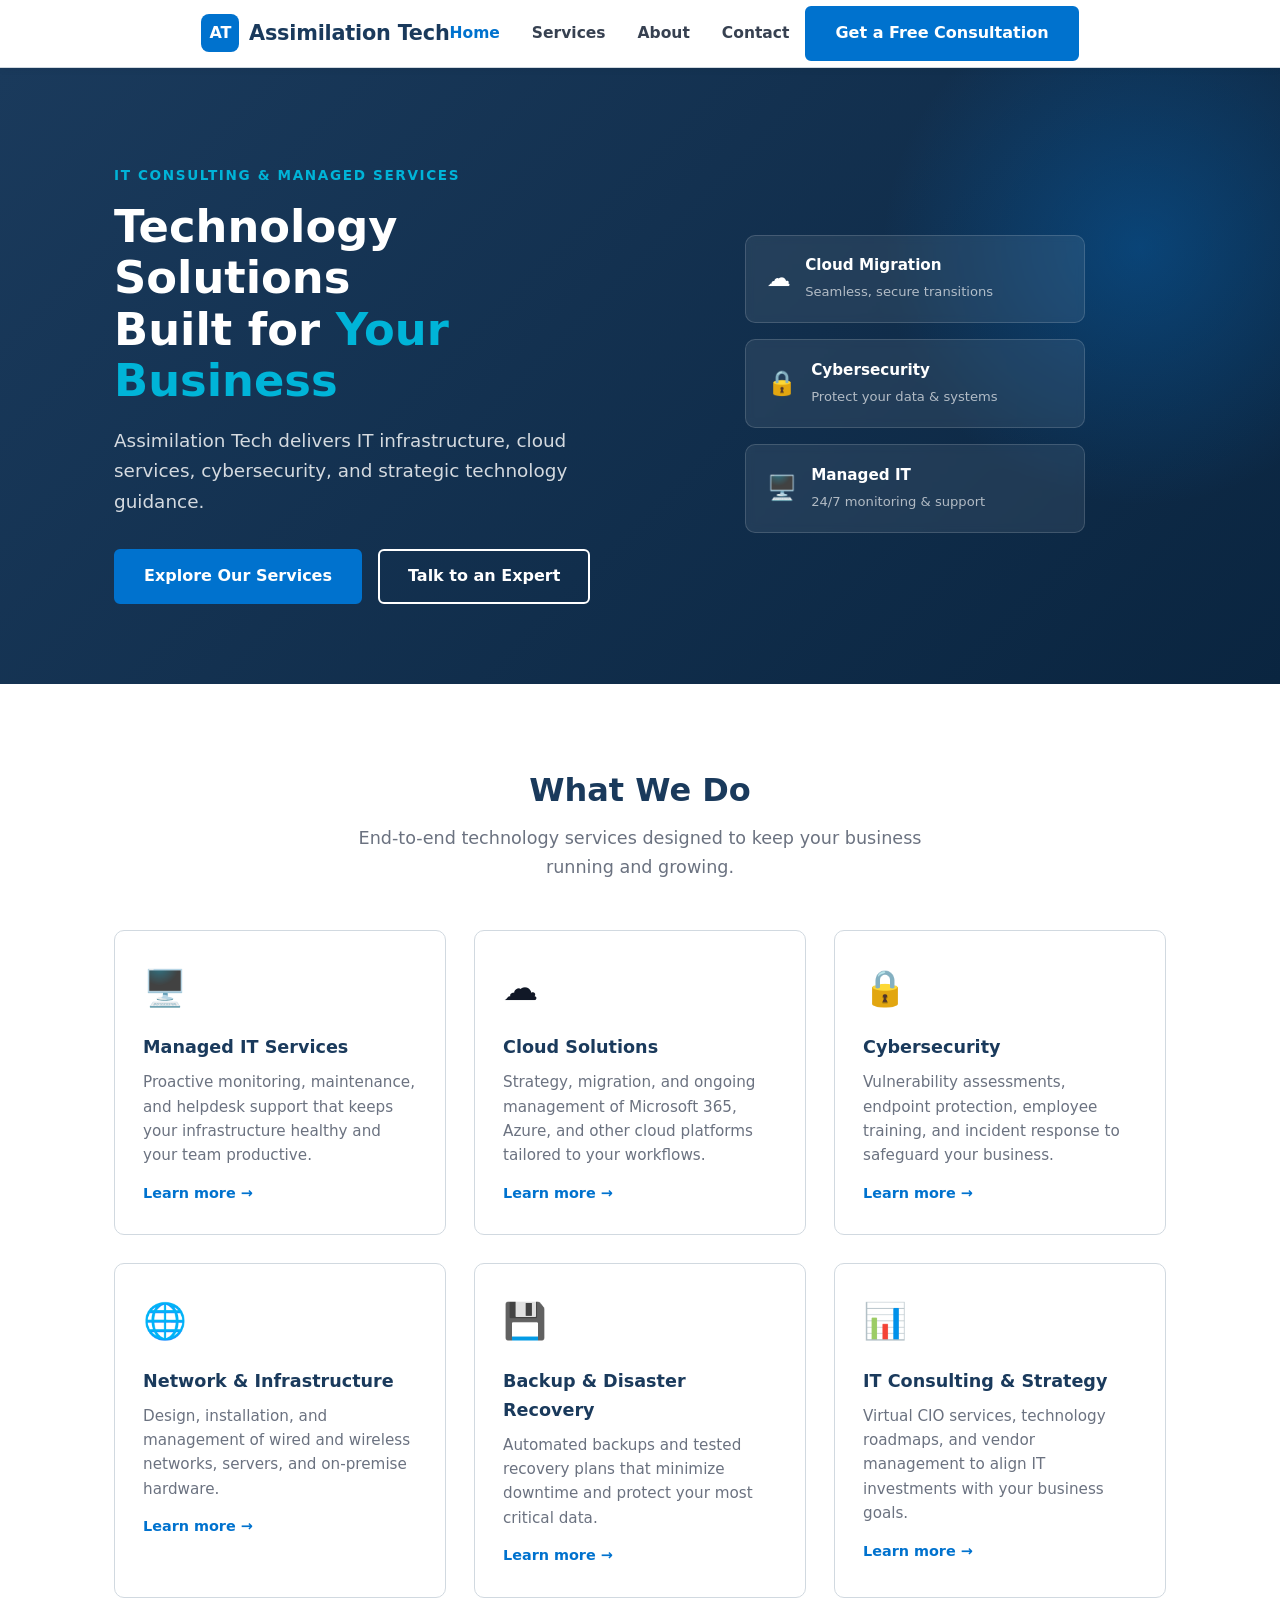
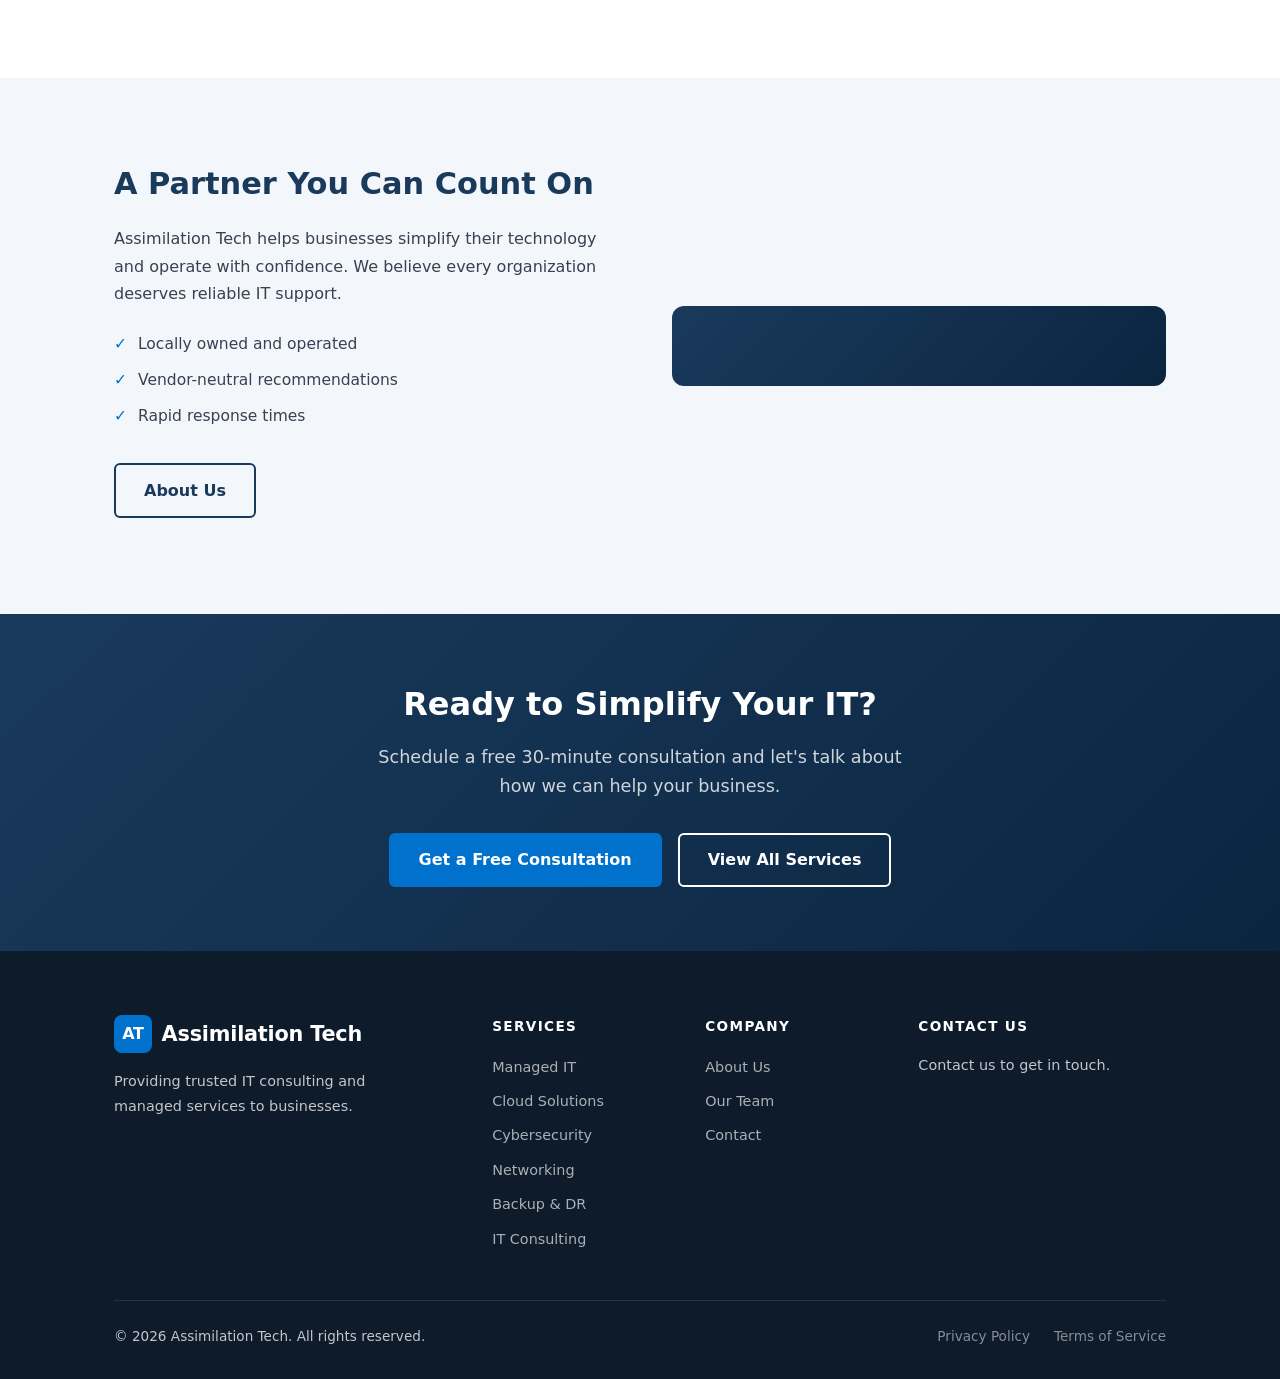
==== commit 190b5383: "Remove fabricated content: fake stats, testimonials, team bios, phone/email, founding year Co-author" ====
--- a/index.html
+++ b/index.html
@@ -3,8 +3,8 @@
 <head>
   <meta charset="UTF-8" />
   <meta name="viewport" content="width=device-width, initial-scale=1.0" />
-  <title>Assimilation Tech – IT Consulting &amp; Managed Services</title>
-  <meta name="description" content="Assimilation Tech provides expert IT consulting, managed services, cloud solutions, and cybersecurity to help businesses thrive." />
+  <title>Assimilation Tech</title>
+  <meta name="description" content="Assimilation Tech — IT consulting and managed services." />
   <link rel="stylesheet" href="assets/css/styles.css" />
   <link rel="icon" href="assets/images/favicon.svg" type="image/svg+xml" />
 </head>
@@ -41,9 +41,8 @@
           Technology Solutions<br>Built for <span>Your Business</span>
         </h1>
         <p class="hero__desc">
-          Assimilation Tech partners with small and mid-sized businesses to deliver
-          reliable IT infrastructure, cloud services, cybersecurity, and strategic
-          technology guidance — so you can focus on growth.
+          Assimilation Tech delivers IT infrastructure, cloud services, cybersecurity, and strategic
+          technology guidance.
         </p>
         <div class="hero__actions">
           <a href="services.html" class="btn btn--primary">Explore Our Services</a>
@@ -78,30 +77,6 @@
     </div>
   </section>
 
-  <!-- ===== STATS BAR ===== -->
-  <div class="stats-bar" aria-label="Company statistics">
-    <div class="container">
-      <div class="stats-bar__grid">
-        <div class="stats-bar__item">
-          <strong>15+</strong>
-          <span>Years of Experience</span>
-        </div>
-        <div class="stats-bar__item">
-          <strong>200+</strong>
-          <span>Clients Served</span>
-        </div>
-        <div class="stats-bar__item">
-          <strong>99.9%</strong>
-          <span>Uptime Guarantee</span>
-        </div>
-        <div class="stats-bar__item">
-          <strong>24/7</strong>
-          <span>Support Available</span>
-        </div>
-      </div>
-    </div>
-  </div>
-
   <!-- ===== SERVICES PREVIEW ===== -->
   <section class="section">
     <div class="container">
@@ -175,99 +150,17 @@
         <div class="about-snippet__text">
           <h2 class="about-snippet__title">A Partner You Can Count On</h2>
           <p class="about-snippet__text">
-            Since 2009, Assimilation Tech has helped businesses across the region
-            simplify their technology, reduce costs, and operate with confidence.
-            We believe every organization — regardless of size — deserves enterprise-grade
-            IT support without the enterprise price tag.
+            Assimilation Tech helps businesses simplify their technology and operate with confidence.
+            We believe every organization deserves reliable IT support.
           </p>
           <ul class="about-snippet__list">
             <li>Locally owned and operated</li>
             <li>Vendor-neutral recommendations</li>
-            <li>Fixed-fee, predictable pricing</li>
             <li>Rapid response times</li>
-            <li>Certified technicians (CompTIA, Microsoft, Cisco)</li>
           </ul>
           <a href="about.html" class="btn btn--dark-outline">About Us</a>
         </div>
         <div class="about-snippet__visual" aria-hidden="true">
-          <div class="about-visual-item">
-            <span class="about-visual-item__icon">🏆</span>
-            <div>
-              <div class="about-visual-item__title">Award-Winning Support</div>
-              <div class="about-visual-item__desc">Recognized for client satisfaction year over year</div>
-            </div>
-          </div>
-          <div class="about-visual-item">
-            <span class="about-visual-item__icon">⚡</span>
-            <div>
-              <div class="about-visual-item__title">Fast Response</div>
-              <div class="about-visual-item__desc">Average ticket response under 2 hours</div>
-            </div>
-          </div>
-          <div class="about-visual-item">
-            <span class="about-visual-item__icon">🤝</span>
-            <div>
-              <div class="about-visual-item__title">Long-Term Relationships</div>
-              <div class="about-visual-item__desc">Avg. client tenure over 7 years</div>
-            </div>
-          </div>
-        </div>
-      </div>
-    </div>
-  </section>
-
-  <!-- ===== TESTIMONIALS ===== -->
-  <section class="section">
-    <div class="container">
-      <div class="section__header">
-        <h2>What Our Clients Say</h2>
-        <p>Real feedback from businesses we're proud to support.</p>
-      </div>
-      <div class="testimonials-grid">
-        <div class="testimonial">
-          <div class="testimonial__stars" aria-label="5 out of 5 stars">★★★★★</div>
-          <p class="testimonial__quote">
-            "Assimilation Tech completely transformed our IT situation. We went from
-            constant outages to rock-solid uptime. Their team is responsive,
-            knowledgeable, and genuinely cares about our success."
-          </p>
-          <div class="testimonial__author">
-            <div class="testimonial__avatar" aria-hidden="true">JM</div>
-            <div>
-              <div class="testimonial__name">Jennifer M.</div>
-              <div class="testimonial__role">Operations Manager, Regional Law Firm</div>
-            </div>
-          </div>
-        </div>
-        <div class="testimonial">
-          <div class="testimonial__stars" aria-label="5 out of 5 stars">★★★★★</div>
-          <p class="testimonial__quote">
-            "Moving our office to the cloud was something we'd been putting off for
-            years. Assimilation Tech made it painless and our team was fully
-            operational the next morning. Incredible service."
-          </p>
-          <div class="testimonial__author">
-            <div class="testimonial__avatar" aria-hidden="true">RK</div>
-            <div>
-              <div class="testimonial__name">Robert K.</div>
-              <div class="testimonial__role">CEO, Construction &amp; Contracting Co.</div>
-            </div>
-          </div>
-        </div>
-        <div class="testimonial">
-          <div class="testimonial__stars" aria-label="5 out of 5 stars">★★★★★</div>
-          <p class="testimonial__quote">
-            "Their cybersecurity assessment revealed vulnerabilities we didn't even
-            know existed. Within a week they had everything patched and our staff
-            trained. Well worth every penny."
-          </p>
-          <div class="testimonial__author">
-            <div class="testimonial__avatar" aria-hidden="true">SP</div>
-            <div>
-              <div class="testimonial__name">Sarah P.</div>
-              <div class="testimonial__role">CFO, Healthcare Practice</div>
-            </div>
-          </div>
         </div>
       </div>
     </div>
@@ -294,7 +187,7 @@
             <span class="nav__logo-icon" aria-hidden="true">AT</span>
             Assimilation Tech
           </a>
-          <p>Providing trusted IT consulting and managed services to businesses since 2009.</p>
+          <p>Providing trusted IT consulting and managed services to businesses.</p>
         </div>
         <div class="footer__col">
           <h4>Services</h4>
@@ -317,9 +210,7 @@
         </div>
         <div class="footer__col footer__contact">
           <h4>Contact Us</h4>
-          <p>📞 <a href="tel:+15555550100">(555) 555-0100</a></p>
-          <p>✉️ <a href="mailto:info@assimilationtech.com">info@assimilationtech.com</a></p>
-          <p>📍 Serving businesses across the region</p>
+          <p>Contact us to get in touch.</p>
         </div>
       </div>
       <div class="footer__bottom">
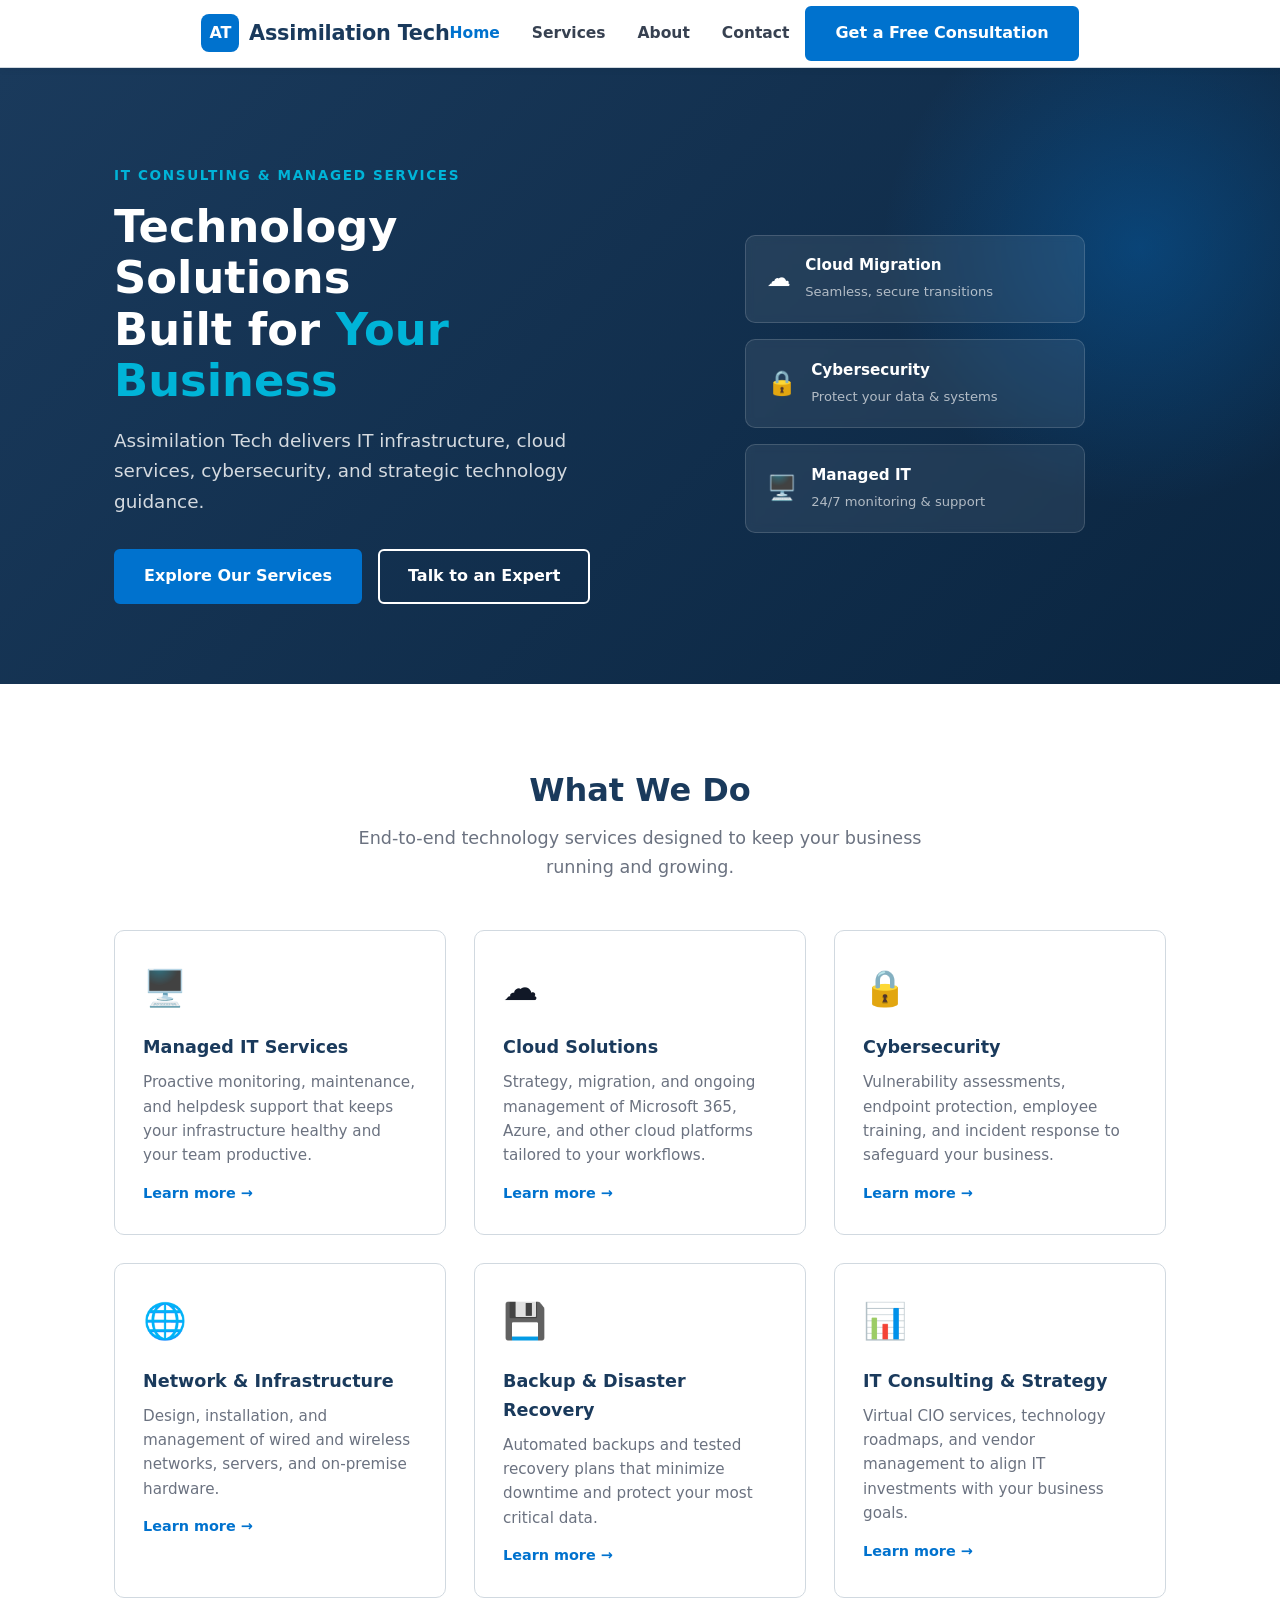
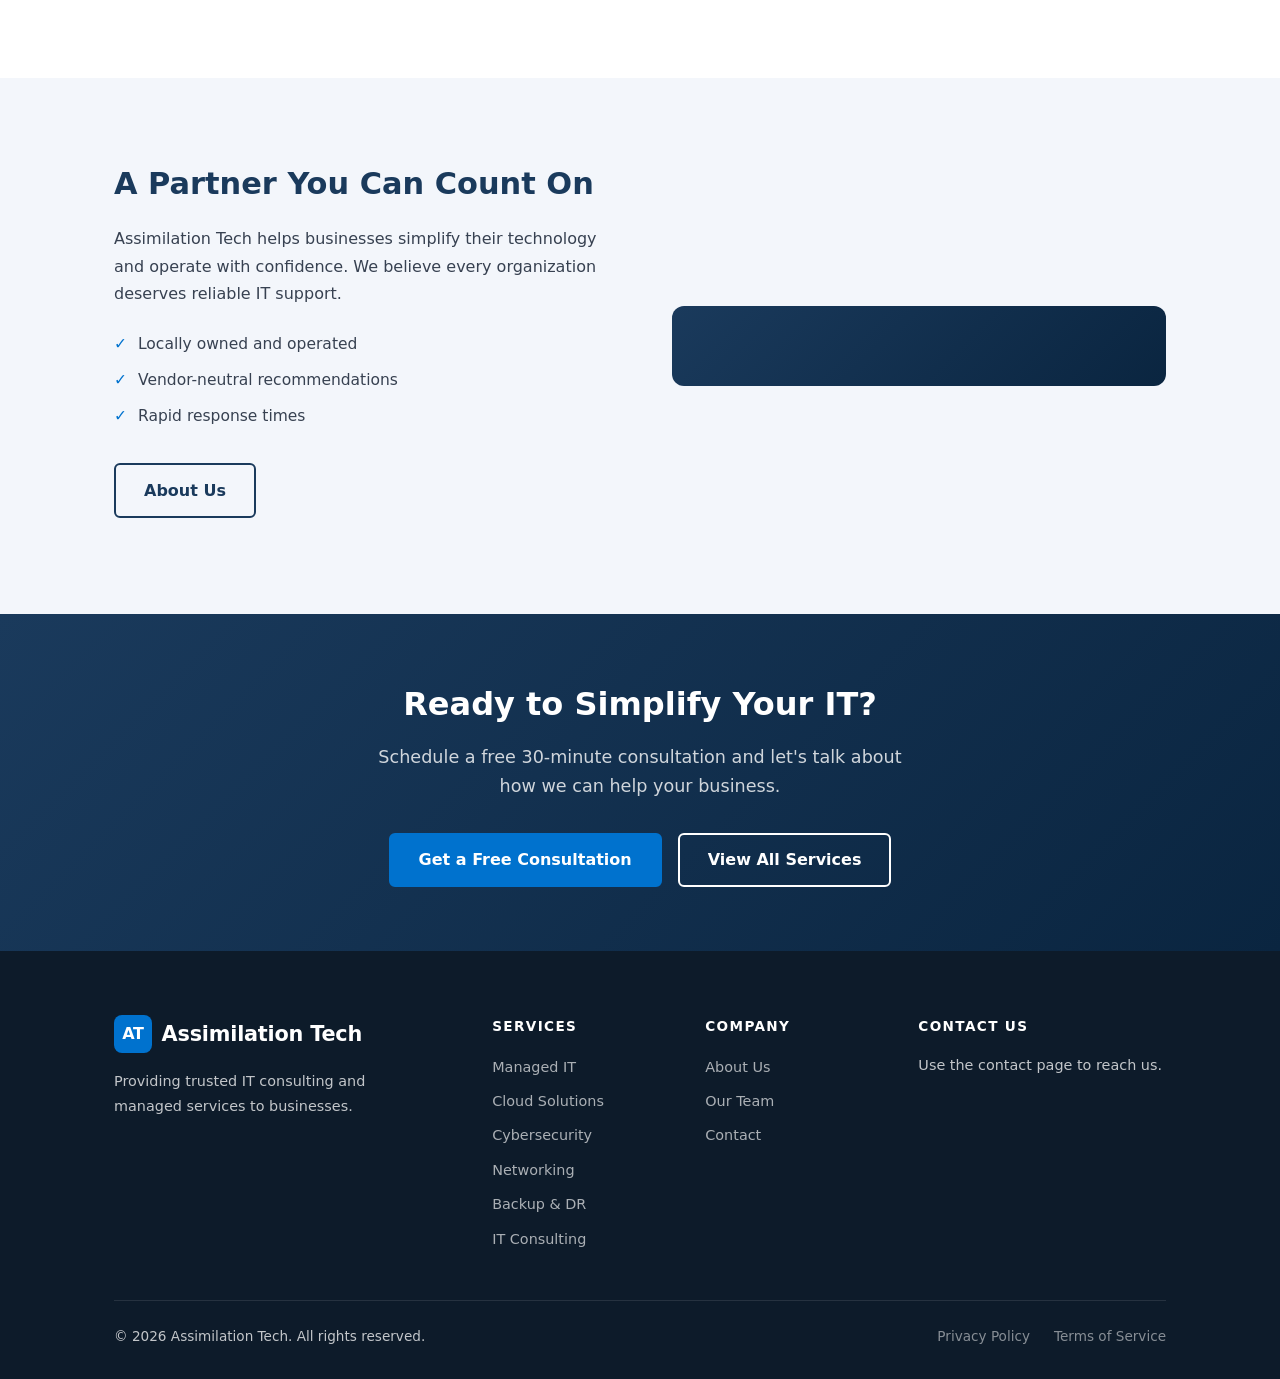
==== commit f6d0837b: "Polish contact details wording per review feedback Co-authored-by: assimilateDave <165820095+assimil" ====
--- a/index.html
+++ b/index.html
@@ -210,7 +210,7 @@
         </div>
         <div class="footer__col footer__contact">
           <h4>Contact Us</h4>
-          <p>Contact us to get in touch.</p>
+          <p>Use the contact page to reach us.</p>
         </div>
       </div>
       <div class="footer__bottom">
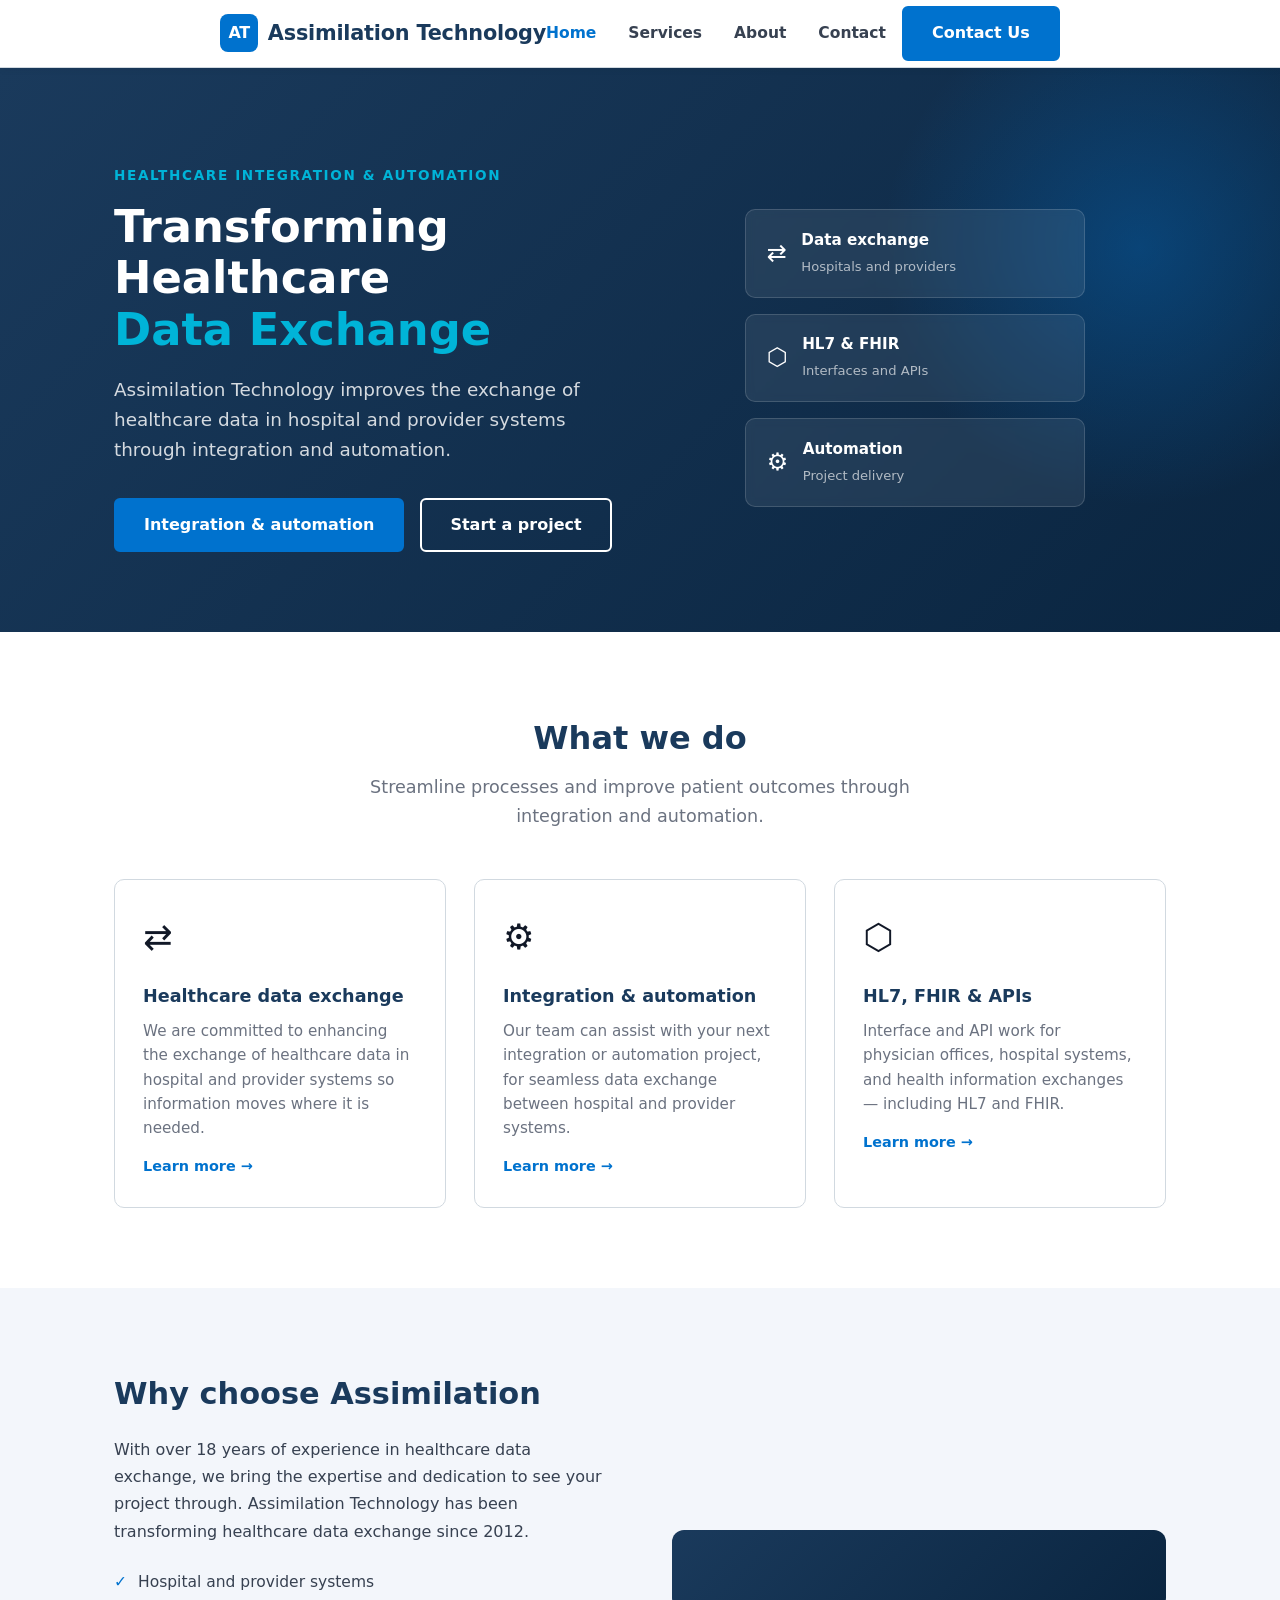
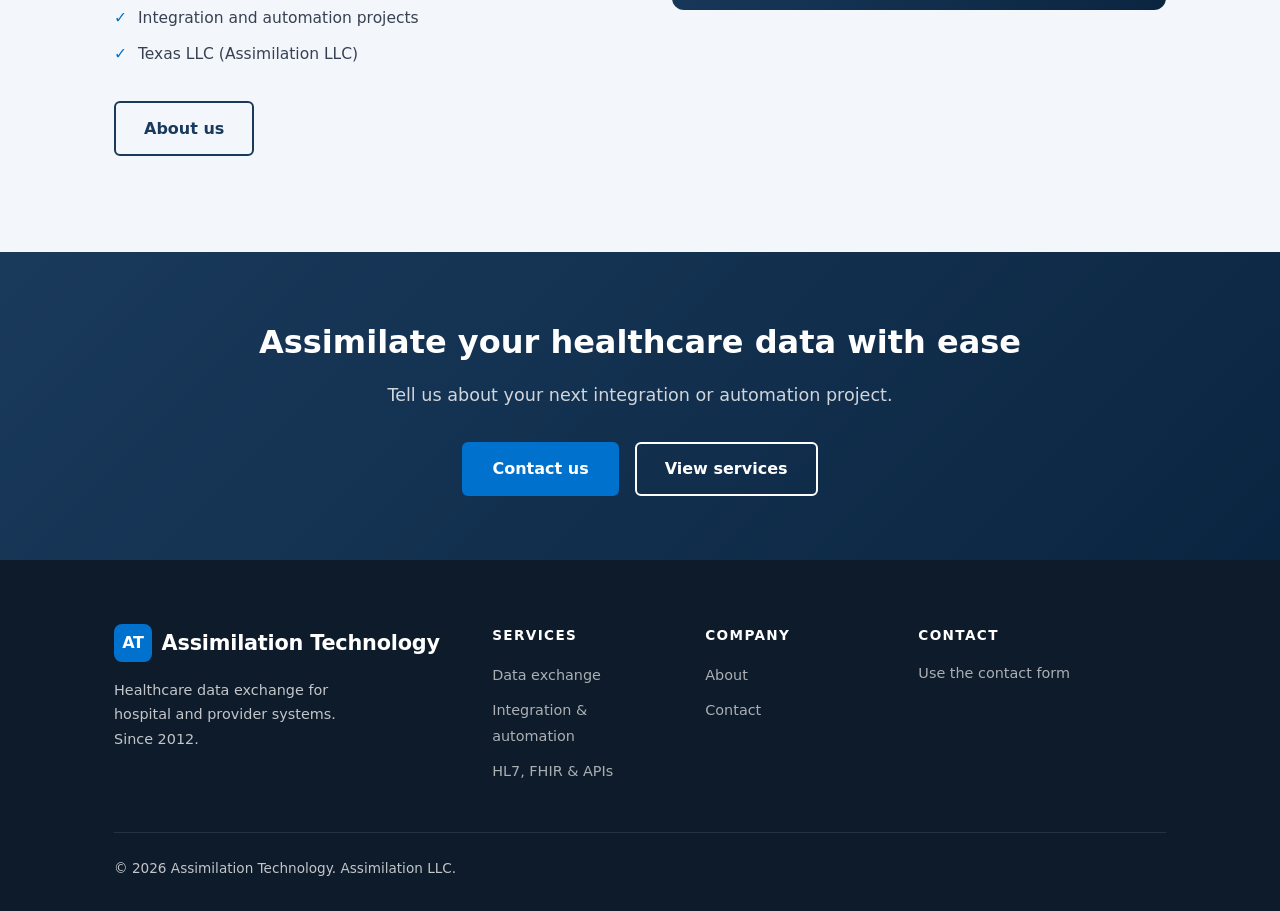
==== commit 7356dd76: "Replace invented MSP copy with Assimilation Technology’s healthcare integration content. Co-authored" ====
--- a/index.html
+++ b/index.html
@@ -3,20 +3,20 @@
 <head>
   <meta charset="UTF-8" />
   <meta name="viewport" content="width=device-width, initial-scale=1.0" />
-  <title>Assimilation Tech</title>
-  <meta name="description" content="Assimilation Tech — IT consulting and managed services." />
+  <title>Exchange Healthcare Data in Hospital and Provider Systems | Assimilation Technology</title>
+  <meta name="description" content="With our expertise since 2012, we are dedicated to improving the exchange of healthcare data in hospital and provider systems. Let us help you with your next integration or automation project." />
+  <link rel="canonical" href="https://assimilationtech.com/" />
   <link rel="stylesheet" href="assets/css/styles.css" />
   <link rel="icon" href="assets/images/favicon.svg" type="image/svg+xml" />
 </head>
 <body>
 
-  <!-- ===== HEADER ===== -->
   <header class="site-header">
     <div class="container">
       <nav class="nav" aria-label="Main navigation">
         <a href="index.html" class="nav__logo">
           <span class="nav__logo-icon" aria-hidden="true">AT</span>
-          Assimilation Tech
+          Assimilation Technology
         </a>
         <ul class="nav__links">
           <li><a href="index.html">Home</a></li>
@@ -24,7 +24,7 @@
           <li><a href="about.html">About</a></li>
           <li><a href="contact.html">Contact</a></li>
         </ul>
-        <a href="contact.html" class="btn btn--primary nav__cta">Get a Free Consultation</a>
+        <a href="contact.html" class="btn btn--primary nav__cta">Contact Us</a>
         <button class="nav__toggle" aria-label="Toggle menu" aria-expanded="false">
           <span></span><span></span><span></span>
         </button>
@@ -32,44 +32,43 @@
     </div>
   </header>
 
-  <!-- ===== HERO ===== -->
   <section class="hero">
     <div class="container">
       <div class="hero__content">
-        <p class="hero__eyebrow">IT Consulting &amp; Managed Services</p>
+        <p class="hero__eyebrow">Healthcare integration &amp; automation</p>
         <h1 class="hero__title">
-          Technology Solutions<br>Built for <span>Your Business</span>
+          Transforming Healthcare<br><span>Data Exchange</span>
         </h1>
         <p class="hero__desc">
-          Assimilation Tech delivers IT infrastructure, cloud services, cybersecurity, and strategic
-          technology guidance.
+          Assimilation Technology improves the exchange of healthcare data in hospital
+          and provider systems through integration and automation.
         </p>
         <div class="hero__actions">
-          <a href="services.html" class="btn btn--primary">Explore Our Services</a>
-          <a href="contact.html" class="btn btn--outline">Talk to an Expert</a>
+          <a href="services.html" class="btn btn--primary">Integration &amp; automation</a>
+          <a href="contact.html" class="btn btn--outline">Start a project</a>
         </div>
       </div>
       <div class="hero__graphic" aria-hidden="true">
         <div class="hero__card-stack">
           <div class="hero__card">
-            <span class="hero__card-icon">☁️</span>
+            <span class="hero__card-icon">⇄</span>
             <div class="hero__card-text">
-              <strong>Cloud Migration</strong>
-              <span>Seamless, secure transitions</span>
+              <strong>Data exchange</strong>
+              <span>Hospitals and providers</span>
             </div>
           </div>
           <div class="hero__card">
-            <span class="hero__card-icon">🔒</span>
+            <span class="hero__card-icon">⬡</span>
             <div class="hero__card-text">
-              <strong>Cybersecurity</strong>
-              <span>Protect your data &amp; systems</span>
+              <strong>HL7 &amp; FHIR</strong>
+              <span>Interfaces and APIs</span>
             </div>
           </div>
           <div class="hero__card">
-            <span class="hero__card-icon">🖥️</span>
+            <span class="hero__card-icon">⚙</span>
             <div class="hero__card-text">
-              <strong>Managed IT</strong>
-              <span>24/7 monitoring &amp; support</span>
+              <strong>Automation</strong>
+              <span>Project delivery</span>
             </div>
           </div>
         </div>
@@ -77,148 +76,109 @@
     </div>
   </section>
 
-  <!-- ===== SERVICES PREVIEW ===== -->
   <section class="section">
     <div class="container">
       <div class="section__header">
-        <h2>What We Do</h2>
-        <p>End-to-end technology services designed to keep your business running and growing.</p>
+        <h2>What we do</h2>
+        <p>Streamline processes and improve patient outcomes through integration and automation.</p>
       </div>
       <div class="services-grid">
         <div class="service-card">
-          <div class="service-card__icon" aria-hidden="true">🖥️</div>
-          <h3 class="service-card__title">Managed IT Services</h3>
+          <div class="service-card__icon" aria-hidden="true">⇄</div>
+          <h3 class="service-card__title">Healthcare data exchange</h3>
           <p class="service-card__desc">
-            Proactive monitoring, maintenance, and helpdesk support that keeps your
-            infrastructure healthy and your team productive.
+            We are committed to enhancing the exchange of healthcare data in hospital
+            and provider systems so information moves where it is needed.
           </p>
-          <a href="services.html#managed-it" class="service-card__link">Learn more →</a>
+          <a href="services.html#data-exchange" class="service-card__link">Learn more →</a>
         </div>
         <div class="service-card">
-          <div class="service-card__icon" aria-hidden="true">☁️</div>
-          <h3 class="service-card__title">Cloud Solutions</h3>
+          <div class="service-card__icon" aria-hidden="true">⚙</div>
+          <h3 class="service-card__title">Integration &amp; automation</h3>
           <p class="service-card__desc">
-            Strategy, migration, and ongoing management of Microsoft 365, Azure,
-            and other cloud platforms tailored to your workflows.
+            Our team can assist with your next integration or automation project,
+            for seamless data exchange between hospital and provider systems.
           </p>
-          <a href="services.html#cloud" class="service-card__link">Learn more →</a>
+          <a href="services.html#integration" class="service-card__link">Learn more →</a>
         </div>
         <div class="service-card">
-          <div class="service-card__icon" aria-hidden="true">🔒</div>
-          <h3 class="service-card__title">Cybersecurity</h3>
+          <div class="service-card__icon" aria-hidden="true">⬡</div>
+          <h3 class="service-card__title">HL7, FHIR &amp; APIs</h3>
           <p class="service-card__desc">
-            Vulnerability assessments, endpoint protection, employee training, and
-            incident response to safeguard your business.
+            Interface and API work for physician offices, hospital systems, and
+            health information exchanges — including HL7 and FHIR.
           </p>
-          <a href="services.html#security" class="service-card__link">Learn more →</a>
-        </div>
-        <div class="service-card">
-          <div class="service-card__icon" aria-hidden="true">🌐</div>
-          <h3 class="service-card__title">Network &amp; Infrastructure</h3>
-          <p class="service-card__desc">
-            Design, installation, and management of wired and wireless networks,
-            servers, and on-premise hardware.
-          </p>
-          <a href="services.html#network" class="service-card__link">Learn more →</a>
-        </div>
-        <div class="service-card">
-          <div class="service-card__icon" aria-hidden="true">💾</div>
-          <h3 class="service-card__title">Backup &amp; Disaster Recovery</h3>
-          <p class="service-card__desc">
-            Automated backups and tested recovery plans that minimize downtime and
-            protect your most critical data.
-          </p>
-          <a href="services.html#backup" class="service-card__link">Learn more →</a>
-        </div>
-        <div class="service-card">
-          <div class="service-card__icon" aria-hidden="true">📊</div>
-          <h3 class="service-card__title">IT Consulting &amp; Strategy</h3>
-          <p class="service-card__desc">
-            Virtual CIO services, technology roadmaps, and vendor management to
-            align IT investments with your business goals.
-          </p>
-          <a href="services.html#consulting" class="service-card__link">Learn more →</a>
+          <a href="services.html#interfaces" class="service-card__link">Learn more →</a>
         </div>
       </div>
     </div>
   </section>
 
-  <!-- ===== ABOUT SNIPPET ===== -->
   <section class="section section--light">
     <div class="container">
       <div class="about-snippet">
         <div class="about-snippet__text">
-          <h2 class="about-snippet__title">A Partner You Can Count On</h2>
-          <p class="about-snippet__text">
-            Assimilation Tech helps businesses simplify their technology and operate with confidence.
-            We believe every organization deserves reliable IT support.
+          <h2 class="about-snippet__title">Why choose Assimilation</h2>
+          <p>
+            With over 18 years of experience in healthcare data exchange, we bring
+            the expertise and dedication to see your project through. Assimilation
+            Technology has been transforming healthcare data exchange since 2012.
           </p>
           <ul class="about-snippet__list">
-            <li>Locally owned and operated</li>
-            <li>Vendor-neutral recommendations</li>
-            <li>Rapid response times</li>
+            <li>Hospital and provider systems</li>
+            <li>Integration and automation projects</li>
+            <li>Texas LLC (Assimilation LLC)</li>
           </ul>
-          <a href="about.html" class="btn btn--dark-outline">About Us</a>
+          <a href="about.html" class="btn btn--dark-outline">About us</a>
         </div>
-        <div class="about-snippet__visual" aria-hidden="true">
-        </div>
+        <div class="about-snippet__visual" aria-hidden="true"></div>
       </div>
     </div>
   </section>
 
-  <!-- ===== CTA BANNER ===== -->
   <section class="cta-banner">
     <div class="container">
-      <h2>Ready to Simplify Your IT?</h2>
-      <p>Schedule a free 30-minute consultation and let's talk about how we can help your business.</p>
+      <h2>Assimilate your healthcare data with ease</h2>
+      <p>Tell us about your next integration or automation project.</p>
       <div class="cta-banner__actions">
-        <a href="contact.html" class="btn btn--primary">Get a Free Consultation</a>
-        <a href="services.html" class="btn btn--outline">View All Services</a>
+        <a href="contact.html" class="btn btn--primary">Contact us</a>
+        <a href="services.html" class="btn btn--outline">View services</a>
       </div>
     </div>
   </section>
 
-  <!-- ===== FOOTER ===== -->
   <footer class="site-footer">
     <div class="container">
       <div class="footer__grid">
         <div class="footer__brand">
           <a href="index.html" class="nav__logo">
             <span class="nav__logo-icon" aria-hidden="true">AT</span>
-            Assimilation Tech
+            Assimilation Technology
           </a>
-          <p>Providing trusted IT consulting and managed services to businesses.</p>
+          <p>Healthcare data exchange for hospital and provider systems. Since 2012.</p>
         </div>
         <div class="footer__col">
           <h4>Services</h4>
           <ul>
-            <li><a href="services.html#managed-it">Managed IT</a></li>
-            <li><a href="services.html#cloud">Cloud Solutions</a></li>
-            <li><a href="services.html#security">Cybersecurity</a></li>
-            <li><a href="services.html#network">Networking</a></li>
-            <li><a href="services.html#backup">Backup &amp; DR</a></li>
-            <li><a href="services.html#consulting">IT Consulting</a></li>
+            <li><a href="services.html#data-exchange">Data exchange</a></li>
+            <li><a href="services.html#integration">Integration &amp; automation</a></li>
+            <li><a href="services.html#interfaces">HL7, FHIR &amp; APIs</a></li>
           </ul>
         </div>
         <div class="footer__col">
           <h4>Company</h4>
           <ul>
-            <li><a href="about.html">About Us</a></li>
-            <li><a href="about.html#team">Our Team</a></li>
+            <li><a href="about.html">About</a></li>
             <li><a href="contact.html">Contact</a></li>
           </ul>
         </div>
         <div class="footer__col footer__contact">
-          <h4>Contact Us</h4>
-          <p>Use the contact page to reach us.</p>
+          <h4>Contact</h4>
+          <p><a href="contact.html">Use the contact form</a></p>
         </div>
       </div>
       <div class="footer__bottom">
-        <span>© <span id="year"></span> Assimilation Tech. All rights reserved.</span>
-        <ul class="footer__bottom-links">
-          <li><a href="#">Privacy Policy</a></li>
-          <li><a href="#">Terms of Service</a></li>
-        </ul>
+        <span>© <span id="year"></span> Assimilation Technology. Assimilation LLC.</span>
       </div>
     </div>
   </footer>
--- a/assets/css/styles.css
+++ b/assets/css/styles.css
@@ -1,5 +1,5 @@
 /* ===========================
-   Assimilation Tech - Styles
+   Assimilation Technology - Styles
    =========================== */
 
 /* --- Reset & Base --- */
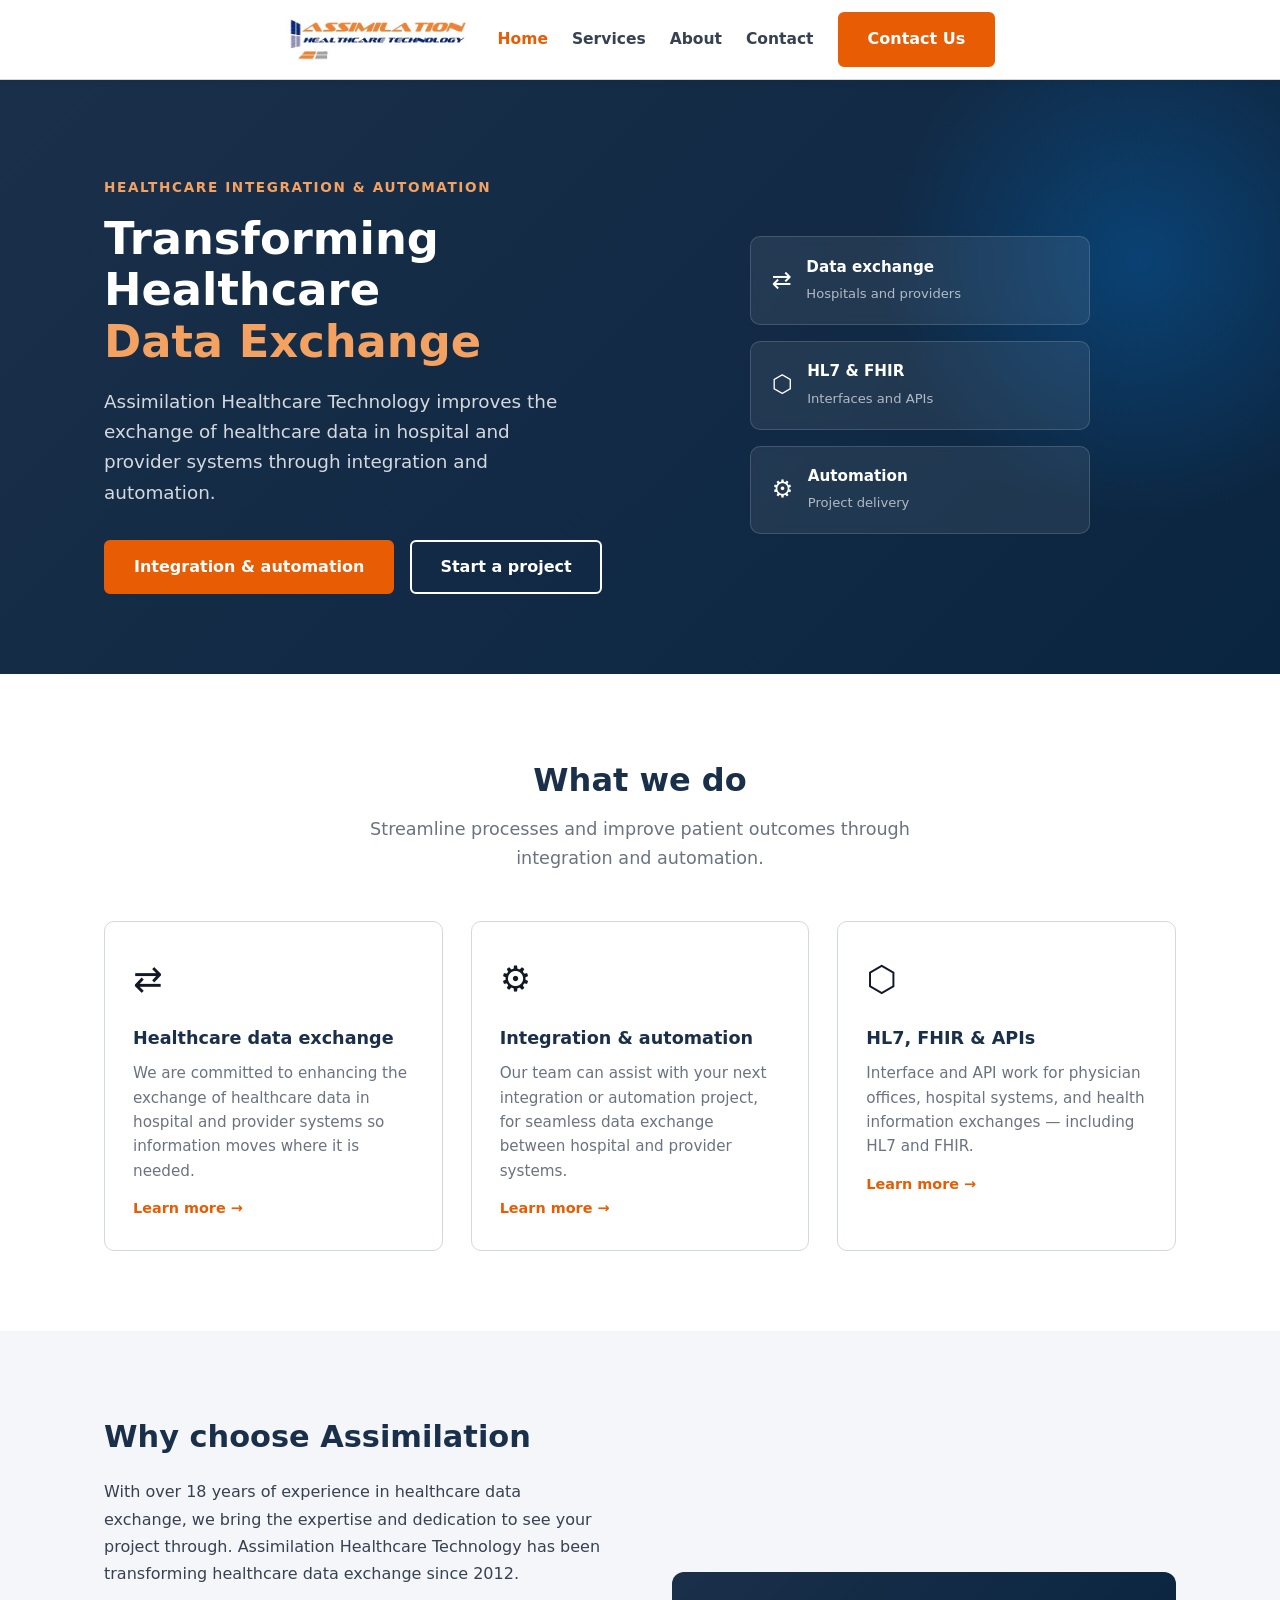
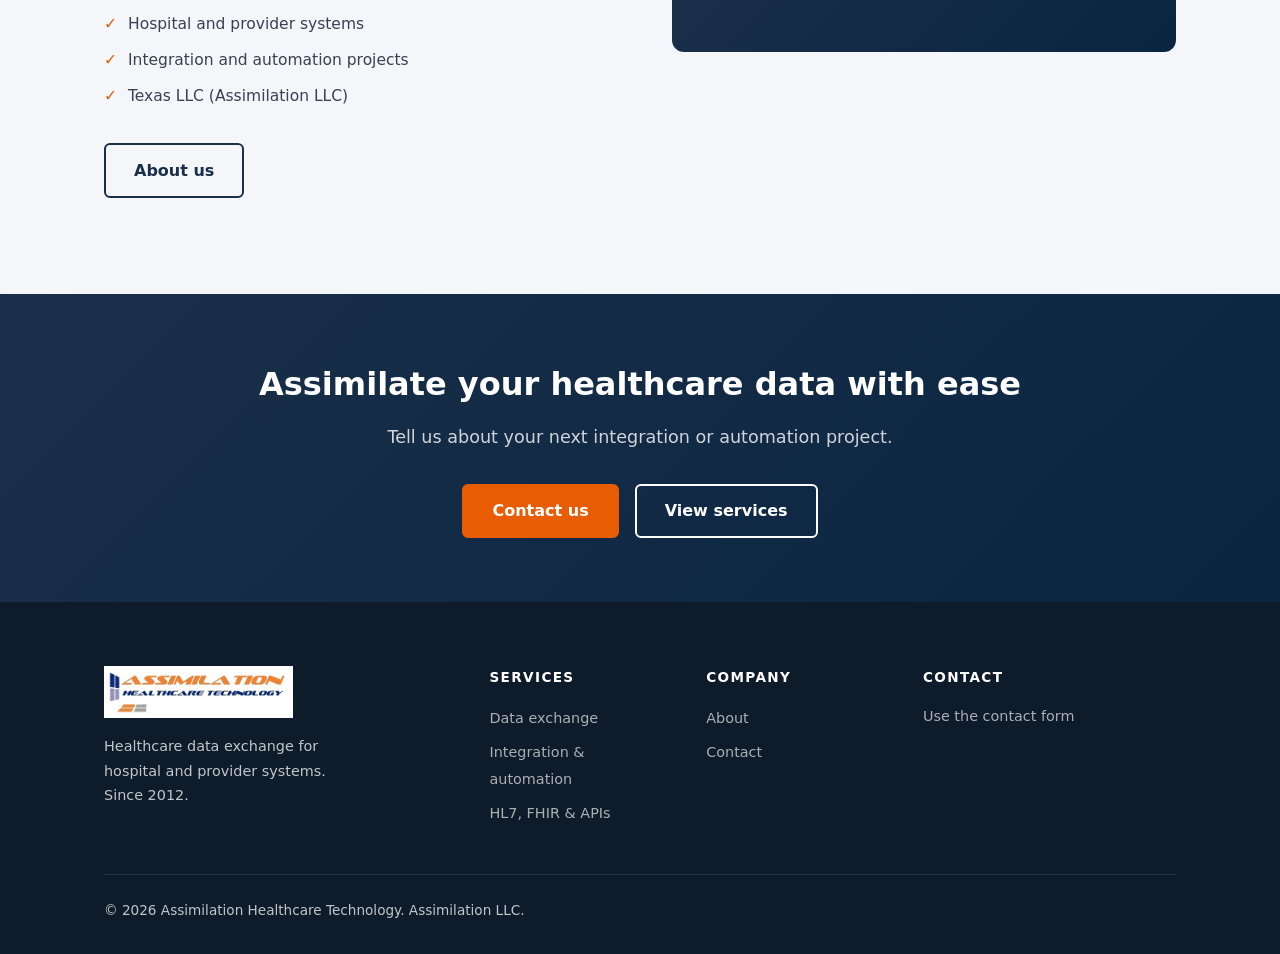
==== commit 6be7d741: "added icon" ====
--- a/index.html
+++ b/index.html
@@ -3,7 +3,7 @@
 <head>
   <meta charset="UTF-8" />
   <meta name="viewport" content="width=device-width, initial-scale=1.0" />
-  <title>Exchange Healthcare Data in Hospital and Provider Systems | Assimilation Technology</title>
+  <title>Exchange Healthcare Data in Hospital and Provider Systems | Assimilation Healthcare Technology</title>
   <meta name="description" content="With our expertise since 2012, we are dedicated to improving the exchange of healthcare data in hospital and provider systems. Let us help you with your next integration or automation project." />
   <link rel="canonical" href="https://assimilationtech.com/" />
   <link rel="stylesheet" href="assets/css/styles.css" />
@@ -15,16 +15,17 @@
     <div class="container">
       <nav class="nav" aria-label="Main navigation">
         <a href="index.html" class="nav__logo">
-          <span class="nav__logo-icon" aria-hidden="true">AT</span>
-          Assimilation Technology
+          <img src="assets/images/logo.png" alt="Assimilation Healthcare Technology" class="nav__logo-img" width="480" height="90" />
         </a>
-        <ul class="nav__links">
-          <li><a href="index.html">Home</a></li>
-          <li><a href="services.html">Services</a></li>
-          <li><a href="about.html">About</a></li>
-          <li><a href="contact.html">Contact</a></li>
-        </ul>
-        <a href="contact.html" class="btn btn--primary nav__cta">Contact Us</a>
+        <div class="nav__menu">
+          <ul class="nav__links">
+            <li><a href="index.html">Home</a></li>
+            <li><a href="services.html">Services</a></li>
+            <li><a href="about.html">About</a></li>
+            <li><a href="contact.html">Contact</a></li>
+          </ul>
+          <a href="contact.html" class="btn btn--primary nav__cta">Contact Us</a>
+        </div>
         <button class="nav__toggle" aria-label="Toggle menu" aria-expanded="false">
           <span></span><span></span><span></span>
         </button>
@@ -40,7 +41,7 @@
           Transforming Healthcare<br><span>Data Exchange</span>
         </h1>
         <p class="hero__desc">
-          Assimilation Technology improves the exchange of healthcare data in hospital
+          Assimilation Healthcare Technology improves the exchange of healthcare data in hospital
           and provider systems through integration and automation.
         </p>
         <div class="hero__actions">
@@ -122,7 +123,7 @@
           <p>
             With over 18 years of experience in healthcare data exchange, we bring
             the expertise and dedication to see your project through. Assimilation
-            Technology has been transforming healthcare data exchange since 2012.
+            Healthcare Technology has been transforming healthcare data exchange since 2012.
           </p>
           <ul class="about-snippet__list">
             <li>Hospital and provider systems</li>
@@ -152,8 +153,7 @@
       <div class="footer__grid">
         <div class="footer__brand">
           <a href="index.html" class="nav__logo">
-            <span class="nav__logo-icon" aria-hidden="true">AT</span>
-            Assimilation Technology
+            <img src="assets/images/logo.png" alt="Assimilation Healthcare Technology" class="nav__logo-img" width="480" height="90" />
           </a>
           <p>Healthcare data exchange for hospital and provider systems. Since 2012.</p>
         </div>
@@ -178,7 +178,7 @@
         </div>
       </div>
       <div class="footer__bottom">
-        <span>© <span id="year"></span> Assimilation Technology. Assimilation LLC.</span>
+        <span>© <span id="year"></span> Assimilation Healthcare Technology. Assimilation LLC.</span>
       </div>
     </div>
   </footer>
--- a/assets/css/styles.css
+++ b/assets/css/styles.css
@@ -1,5 +1,5 @@
 /* ===========================
-   Assimilation Technology - Styles
+   Assimilation Healthcare Technology - Styles
    =========================== */
 
 /* --- Reset & Base --- */
@@ -10,21 +10,21 @@
 }
 
 :root {
-  --color-primary:    #1a3a5c;
-  --color-accent:     #0072ce;
-  --color-accent-alt: #00b4d8;
+  --color-primary:    #1a2f4a;
+  --color-accent:     #e85c04;
+  --color-accent-alt: #f4a261;
   --color-dark:       #111827;
   --color-mid:        #374151;
   --color-muted:      #6b7280;
-  --color-light:      #f3f6fb;
+  --color-light:      #f4f6f9;
   --color-white:      #ffffff;
   --color-border:     #d1d9e0;
 
   --font-sans: 'Segoe UI', system-ui, -apple-system, sans-serif;
   --font-mono: 'Courier New', monospace;
 
-  --max-width: 1100px;
-  --header-height: 68px;
+  --max-width: 1120px;
+  --header-height: 80px;
   --radius: 6px;
   --shadow: 0 2px 12px rgba(0,0,0,.10);
   --transition: 0.22s ease;
@@ -96,8 +96,8 @@
 }
 
 .btn--primary:hover {
-  background: #005faa;
-  border-color: #005faa;
+  background: #c44d03;
+  border-color: #c44d03;
   text-decoration: none;
   color: var(--color-white);
 }
@@ -145,39 +145,45 @@
   display: flex;
   align-items: center;
   justify-content: space-between;
+  gap: 1.5rem;
   width: 100%;
+  min-width: 0;
 }
 
 .nav__logo {
   display: flex;
   align-items: center;
-  gap: .6rem;
-  font-size: 1.3rem;
-  font-weight: 800;
-  color: var(--color-primary);
-  letter-spacing: -.01em;
+  min-width: 0;
+  flex: 0 1 auto;
 }
 
 .nav__logo:hover { text-decoration: none; }
 
-.nav__logo-icon {
-  width: 38px;
-  height: 38px;
-  background: var(--color-accent);
-  border-radius: 8px;
-  display: flex;
-  align-items: center;
-  justify-content: center;
-  color: #fff;
-  font-size: 1rem;
-  font-weight: 900;
+.nav__logo-img {
+  height: 52px;
+  width: auto;
+  max-width: min(280px, 46vw);
+  object-fit: contain;
+  object-position: left center;
+}
+
+.footer .nav__logo-img {
+  height: 44px;
+  max-width: 240px;
+}
+
+.nav__menu {
+  display: flex;
+  align-items: center;
+  gap: 1.5rem;
   flex-shrink: 0;
+  margin-left: auto;
 }
 
 .nav__links {
   display: flex;
   align-items: center;
-  gap: 2rem;
+  gap: 1.5rem;
   list-style: none;
 }
 
@@ -192,10 +198,6 @@
 .nav__links a.active {
   color: var(--color-accent);
   text-decoration: none;
-}
-
-.nav__cta {
-  margin-left: 1rem;
 }
 
 /* Hamburger */
@@ -991,7 +993,7 @@
 .form__group textarea:focus {
   outline: none;
   border-color: var(--color-accent);
-  box-shadow: 0 0 0 3px rgba(0,114,206,.15);
+  box-shadow: 0 0 0 3px rgba(232,92,4,.18);
 }
 
 .form__group textarea {
@@ -1050,6 +1052,48 @@
 /* ===========================
    RESPONSIVE
    =========================== */
+@media (max-width: 1024px) {
+  :root { --header-height: 72px; }
+
+  .nav__logo-img {
+    height: 44px;
+    max-width: min(240px, 70vw);
+  }
+
+  .nav__menu,
+  .nav__cta { display: none; }
+
+  .nav__toggle { display: flex; }
+
+  .nav__mobile-open .nav__menu {
+    display: flex;
+    flex-direction: column;
+    align-items: stretch;
+    position: fixed;
+    top: var(--header-height);
+    left: 0;
+    right: 0;
+    background: var(--color-white);
+    border-bottom: 1px solid var(--color-border);
+    padding: 1.25rem 1.5rem 1.5rem;
+    gap: 1.1rem;
+    box-shadow: 0 4px 16px rgba(0,0,0,.1);
+    z-index: 99;
+  }
+
+  .nav__mobile-open .nav__links {
+    flex-direction: column;
+    align-items: flex-start;
+    gap: 1rem;
+  }
+
+  .nav__mobile-open .nav__cta {
+    display: inline-flex;
+    margin: 0;
+    width: fit-content;
+  }
+}
+
 @media (max-width: 900px) {
   .hero .container { grid-template-columns: 1fr; }
   .hero__graphic { display: none; }
@@ -1079,41 +1123,7 @@
 }
 
 @media (max-width: 640px) {
-  :root { --header-height: 60px; }
-
-  .nav__links,
-  .nav__cta { display: none; }
-
-  .nav__toggle { display: flex; }
-
-  /* Mobile nav open */
-  .nav__mobile-open .nav__links {
-    display: flex;
-    flex-direction: column;
-    position: fixed;
-    top: var(--header-height);
-    left: 0;
-    right: 0;
-    background: var(--color-white);
-    border-bottom: 1px solid var(--color-border);
-    padding: 1.5rem;
-    gap: 1.25rem;
-    box-shadow: 0 4px 16px rgba(0,0,0,.1);
-    z-index: 99;
-  }
-
-  .nav__mobile-open .nav__cta {
-    display: block;
-    padding: 0 1.5rem 1.5rem;
-    position: fixed;
-    top: calc(var(--header-height) + var(--mobile-nav-height, 240px));
-    left: 0;
-    right: 0;
-    background: var(--color-white);
-    border-bottom: 1px solid var(--color-border);
-    box-shadow: 0 4px 16px rgba(0,0,0,.1);
-    z-index: 99;
-  }
+  :root { --header-height: 64px; }
 
   .hero { padding: 3.5rem 0 3rem; }
   .hero__title { font-size: 1.9rem; }
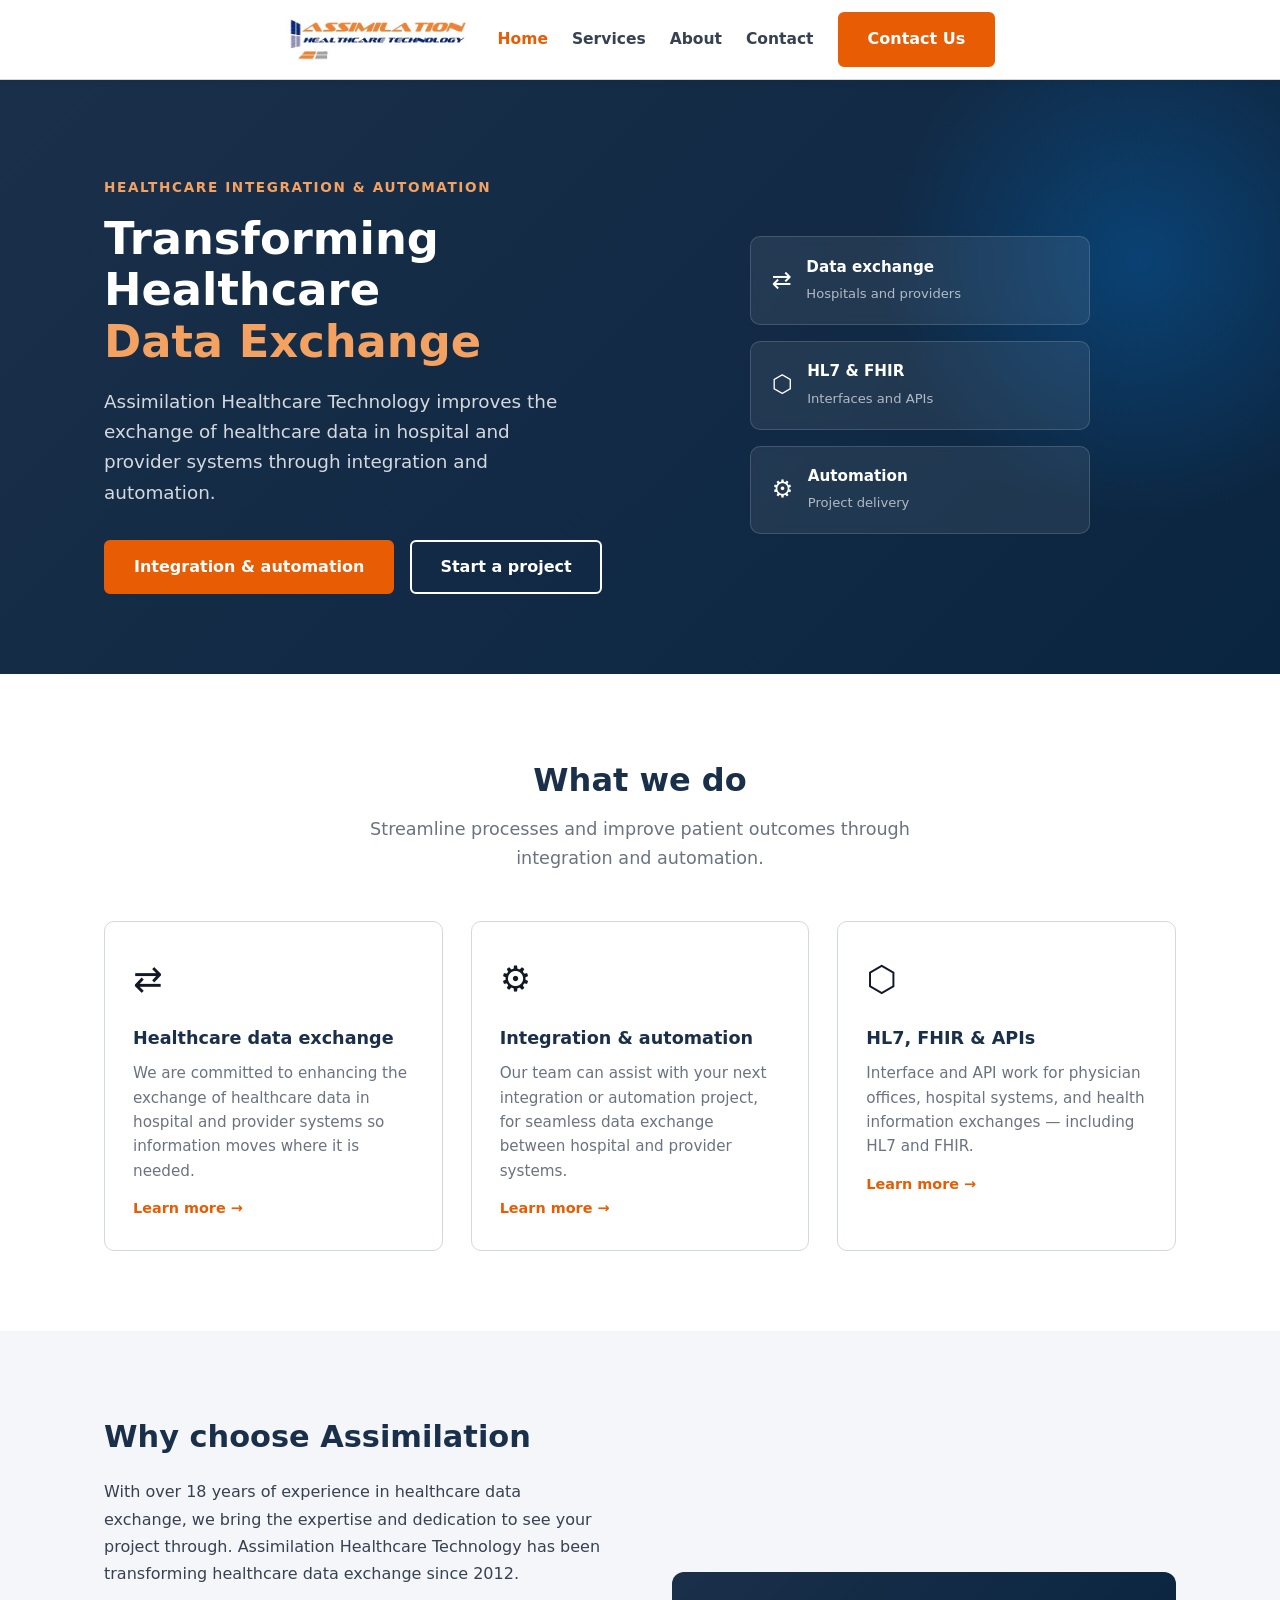
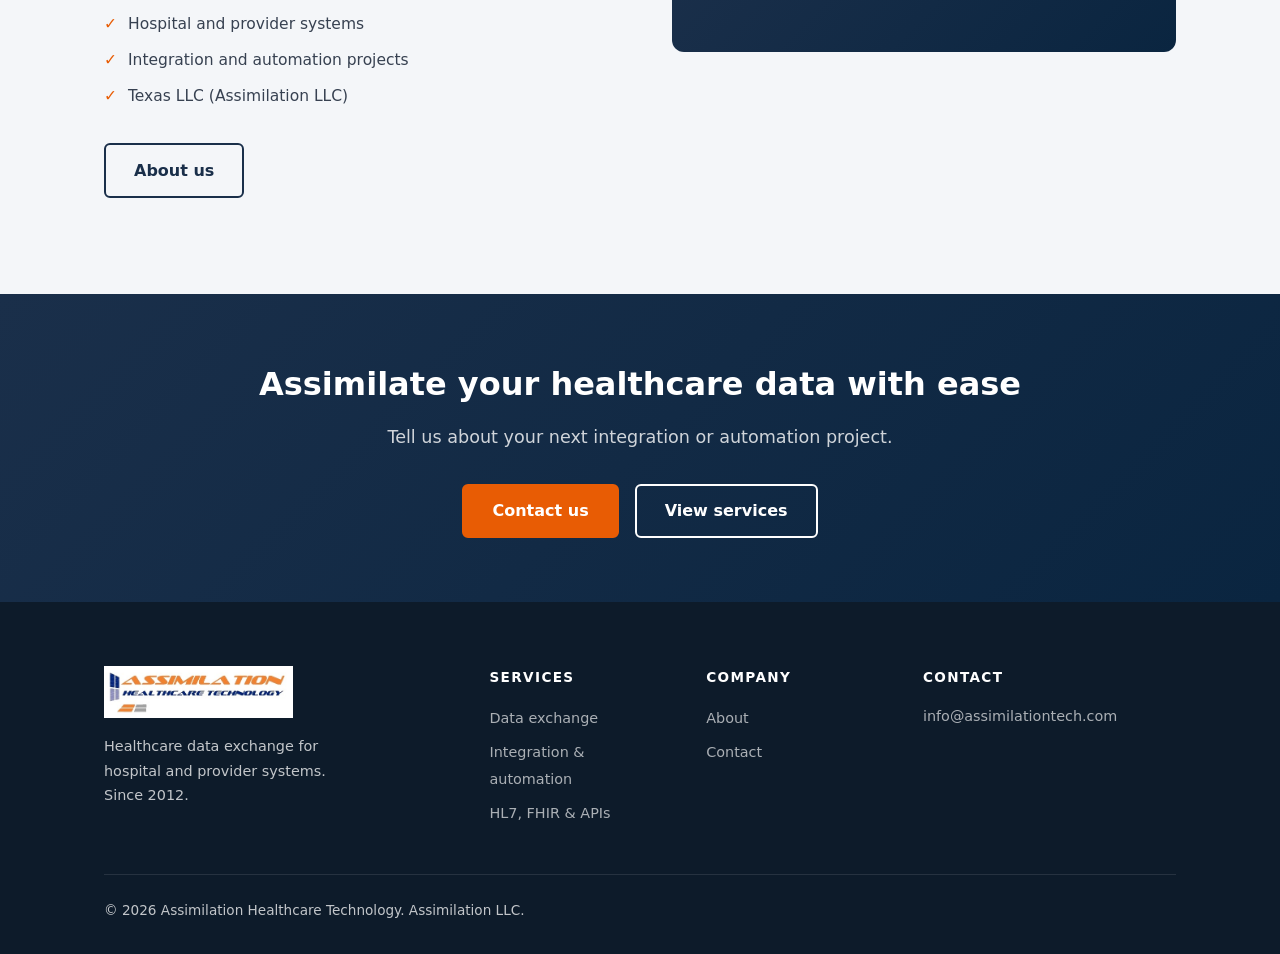
==== commit 41a8d849: "Replace the contact form with info@assimilationtech.com. Co-authored-by: Cursor <cursoragent@cursor." ====
--- a/index.html
+++ b/index.html
@@ -174,7 +174,7 @@
         </div>
         <div class="footer__col footer__contact">
           <h4>Contact</h4>
-          <p><a href="contact.html">Use the contact form</a></p>
+          <p><a href="mailto:info@assimilationtech.com">info@assimilationtech.com</a></p>
         </div>
       </div>
       <div class="footer__bottom">
--- a/assets/css/styles.css
+++ b/assets/css/styles.css
@@ -888,10 +888,7 @@
    CONTACT PAGE
    =========================== */
 .contact-layout {
-  display: grid;
-  grid-template-columns: 1fr 1.5fr;
-  gap: 4rem;
-  align-items: flex-start;
+  max-width: 640px;
 }
 
 .contact-info h2 {
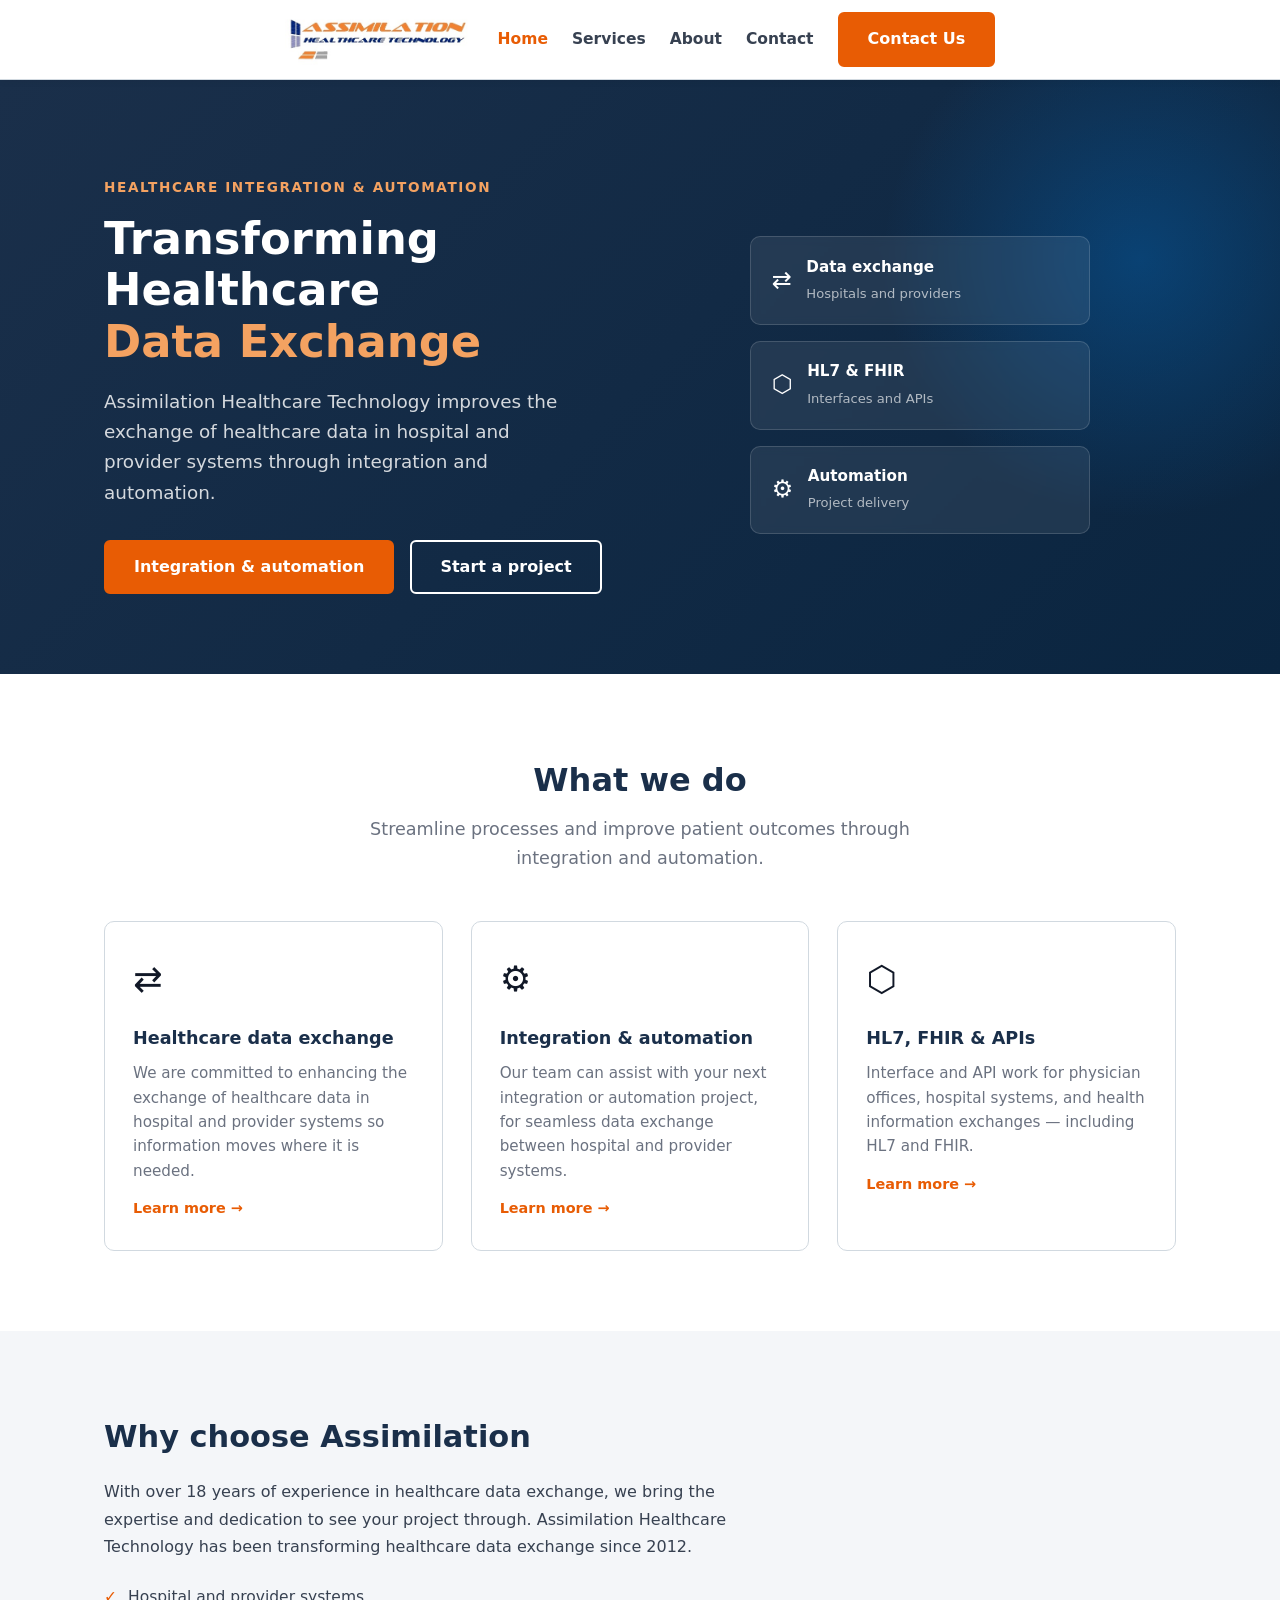
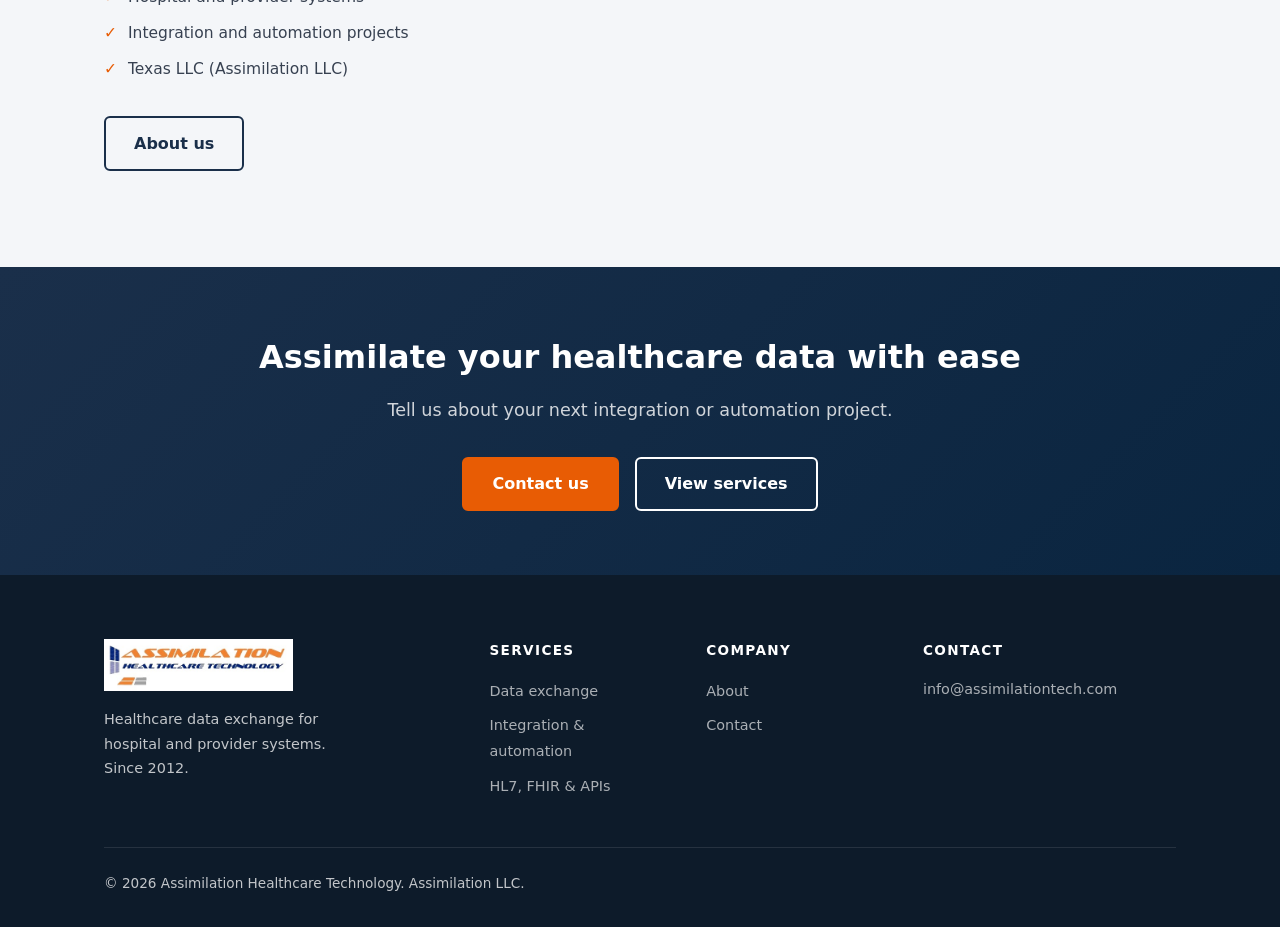
==== commit 057bf529: "content corrections" ====
--- a/index.html
+++ b/index.html
@@ -132,7 +132,6 @@
           </ul>
           <a href="about.html" class="btn btn--dark-outline">About us</a>
         </div>
-        <div class="about-snippet__visual" aria-hidden="true"></div>
       </div>
     </div>
   </section>
--- a/assets/css/styles.css
+++ b/assets/css/styles.css
@@ -417,10 +417,7 @@
    ABOUT SNIPPET (home)
    =========================== */
 .about-snippet {
-  display: grid;
-  grid-template-columns: 1fr 1fr;
-  gap: 4rem;
-  align-items: center;
+  max-width: 42rem;
 }
 
 .about-snippet__title {
@@ -455,41 +452,6 @@
   left: 0;
   color: var(--color-accent);
   font-weight: 700;
-}
-
-.about-snippet__visual {
-  background: linear-gradient(135deg, var(--color-primary), #0a2540);
-  border-radius: 12px;
-  padding: 2.5rem;
-  color: var(--color-white);
-  display: flex;
-  flex-direction: column;
-  gap: 1.2rem;
-}
-
-.about-visual-item {
-  display: flex;
-  align-items: flex-start;
-  gap: .9rem;
-  background: rgba(255,255,255,.07);
-  border-radius: 8px;
-  padding: 1rem;
-}
-
-.about-visual-item__icon {
-  font-size: 1.4rem;
-  flex-shrink: 0;
-}
-
-.about-visual-item__title {
-  font-weight: 700;
-  font-size: .97rem;
-}
-
-.about-visual-item__desc {
-  font-size: .85rem;
-  opacity: .75;
-  margin-top: .15rem;
 }
 
 /* ===========================
@@ -1101,9 +1063,6 @@
   .services-grid { grid-template-columns: repeat(2, 1fr); }
   .testimonials-grid { grid-template-columns: 1fr 1fr; }
 
-  .about-snippet { grid-template-columns: 1fr; gap: 2rem; }
-  .about-snippet__visual { order: -1; }
-
   .mission-grid { grid-template-columns: 1fr; }
   .team-grid { grid-template-columns: repeat(2, 1fr); }
 
